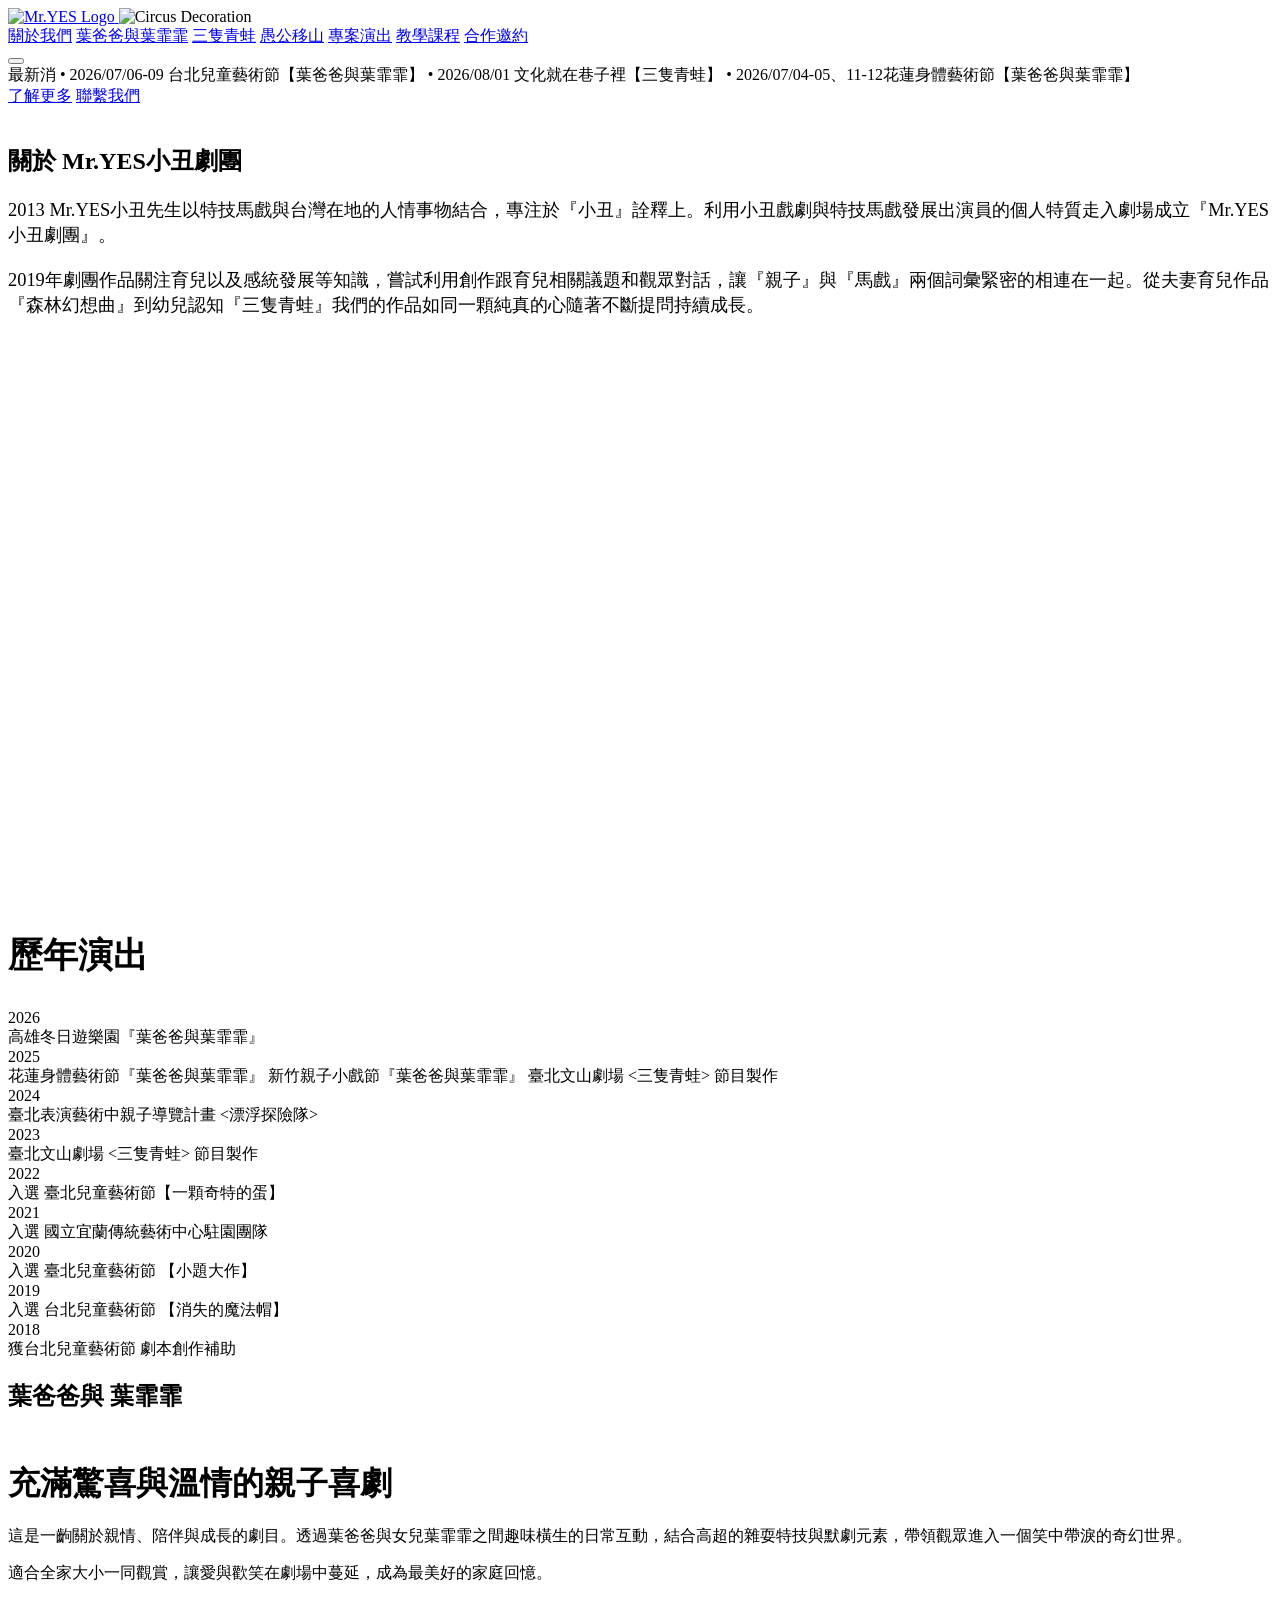
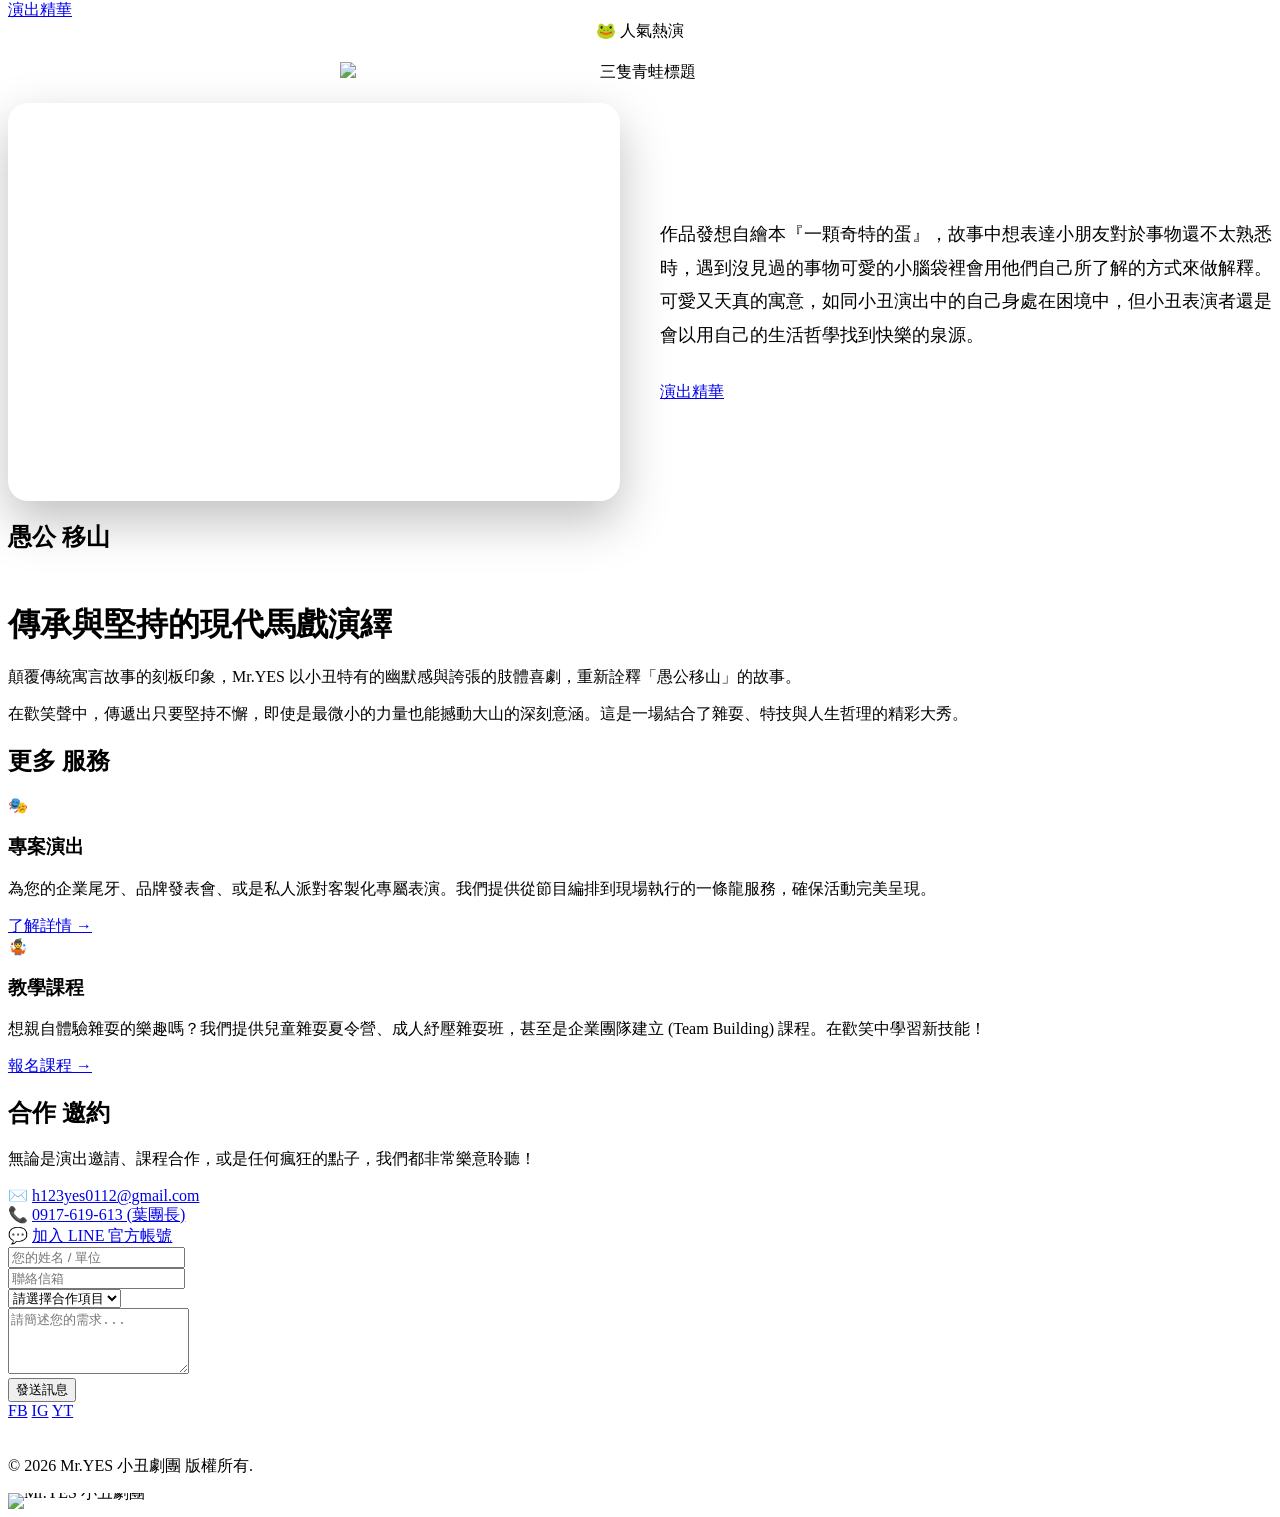
==== index.html @ 96343cd5 "Add files via upload" ====
<!DOCTYPE html>
<html lang="zh-TW">

<head>
    <meta charset="UTF-8">
    <meta name="viewport" content="width=device-width, initial-scale=1.0">
    <title>Mr.YES 小丑劇團 | 帶給您無限歡樂</title>
    <meta name="description" content="Mr.YES 小丑劇團提供最專業的雜耍、小丑表演、親子同樂會及教學課程，帶給大人小孩無限歡樂！">
    <link rel="preconnect" href="https://fonts.googleapis.com">
    <link rel="preconnect" href="https://fonts.gstatic.com" crossorigin>
    <link
        href="https://fonts.googleapis.com/css2?family=Noto+Sans+TC:wght@400;700;900&family=Outfit:wght@400;700;900&display=swap"
        rel="stylesheet">
    <link rel="stylesheet" href="css/style.css?v=2">
</head>

<body>
    <!-- Navbar -->
    <header class="navbar">
        <div class="container nav-container">
            <div class="logo-wrapper">
                <a href="#" class="brand-logo" onclick="window.scrollTo({top:0,behavior:'smooth'});return false;">
                    <img src="images/001.png" alt="Mr.YES Logo" style="max-height: 160px;">
                </a>
                <img src="images/04.png" alt="Circus Decoration" class="logo-deco-04">
            </div>
            <nav class="nav-links">
                <a href="#about" class="nav-link">關於我們</a>
                <a href="#yepapa" class="nav-link">葉爸爸與葉霏霏</a>
                <a href="#threefrogs" class="nav-link">三隻青蛙</a>
                <a href="#yugong" class="nav-link">愚公移山</a>
                <a href="#performances" class="nav-link">專案演出</a>
                <a href="#courses" class="nav-link">教學課程</a>
                <a href="#contact" class="nav-link">合作邀約</a>
            </nav>
            <button class="mobile-menu-btn" aria-label="Toggle Menu">
                <span></span>
                <span></span>
                <span></span>
            </button>
        </div>
    </header>

    <!-- Hero Section -->
    <section class="hero">
        <div class="hero-overlay"></div>

        <!-- 幻燈片區塊（含跑馬燈） -->
        <div class="hero-slider-center-wrapper">
            <div id="hero-slider" class="hero-slider">
                <div class="slide active"
                    style="background-image: url('images/hero_slides/20230311-186_JXC8994LR.jpg');"></div>
                <div class="slide" style="background-image: url('images/hero_slides/DSC08799.jpg');"></div>
                <div class="slide" style="background-image: url('images/hero_slides/IMG-153.jpg');"></div>
                <div class="slide" style="background-image: url('images/hero_slides/_D2A0090.jpg');"></div>
                <div class="slide" style="background-image: url('images/hero_slides/文山18.jpg');"></div>
                <div class="slide" style="background-image: url('images/hero_slides/蔡耀徵2.jpg');"></div>
            </div>

            <!-- 跑馬燈推播：置於幻燈片底部 -->
            <div class="hero-marquee-container">
                <div class="hero-marquee-content">
                    <span>最新消</span>
                    <span class="dot">•</span>
                    <span>2026/07/06-09 台北兒童藝術節【葉爸爸與葉霏霏】</span>
                    <span class="dot">•</span>
                    <span>2026/08/01 文化就在巷子裡【三隻青蛙】</span>
                    <span class="dot">•</span>
                    <span>2026/07/04-05、11-12花蓮身體藝術節【葉爸爸與葉霏霏】</span>
                </div>
            </div>
        </div>

        <!-- 按鈕區：移至幻燈片下方 -->
        <div class="hero-center-cta">
            <a href="#about" class="btn btn-primary">了解更多</a>
            <a href="#contact" class="btn btn-outline">聯繫我們</a>
        </div>

        <!-- 散落貼紙裝飾 -->
        <img src="images/stickers/sticker_2_daddy.png" alt="" class="hero-sticker sticker-a">
        <img src="images/stickers/sticker_4_girl.png" alt="" class="hero-sticker sticker-b">
        <img src="images/stickers/sticker_3_tent.png" alt="" class="hero-sticker sticker-c">
        <img src="images/stickers/sticker_7_mryes.png" alt="" class="hero-sticker sticker-d">
    </section>

    <!-- About Section -->
    <section id="about" class="about section-padding">
        <div class="container">
            <!-- 關於我們 -->
            <div class="about-grid" style="margin-bottom: 80px;">
                <div class="about-text reveal-left">
                    <h2 class="section-title">關於 <span>Mr.YES小丑劇團</span></h2>
                    <p style="font-size: 1.15rem; margin-bottom: 20px;">2013
                        Mr.YES小丑先生以特技馬戲與台灣在地的人情事物結合，專注於『小丑』詮釋上。利用小丑戲劇與特技馬戲發展出演員的個人特質走入劇場成立『Mr.YES小丑劇團』。</p>
                    <p style="font-size: 1.15rem;">
                        2019年劇團作品關注育兒以及感統發展等知識，嘗試利用創作跟育兒相關議題和觀眾對話，讓『親子』與『馬戲』兩個詞彙緊密的相連在一起。從夫妻育兒作品『森林幻想曲』到幼兒認知『三隻青蛙』我們的作品如同一顆純真的心隨著不斷提問持續成長。
                    </p>
                </div>
                <div class="about-image-wrapper reveal-right" style="transition-delay: 0.2s;">
                    <!-- 替換：更新為「關於我們」資料夾內的 01.jpg 照片 -->
                    <div class="about-image" style="background-image: url('圖片/關於我們/01.jpg');"></div>
                    <div class="about-shape"></div>
                </div>
            </div>

            <!-- 歷年演出 -->
            <div class="about-grid" style="align-items: center;">
                <div class="about-image-wrapper reveal-left" style="height: 100%; min-height: 500px;">
                    <!-- 歷年演出左側圖片：使用「關於我們」資料夾內 02.jpg -->
                    <div class="about-image"
                        style="background-image: url('圖片/關於我們/02.jpg'); background-size: cover; background-repeat: no-repeat; border: 4px solid var(--white); box-shadow: var(--shadow-solid);">
                    </div>
                </div>
                <div class="about-text reveal-right" style="transition-delay: 0.2s;">
                    <h3
                        style="color: var(--secondary); margin-bottom: 30px; font-size: 2.2rem; font-family: var(--font-heading);">
                        歷年演出</h3>
                    <div class="performance-timeline">
                        <div class="timeline-item">
                            <span class="timeline-year">2026</span>
                            <div class="timeline-content">
                                <span>高雄冬日遊樂園『葉爸爸與葉霏霏』</span>
                            </div>
                        </div>
                        <div class="timeline-item">
                            <span class="timeline-year">2025</span>
                            <div class="timeline-content">
                                <span>花蓮身體藝術節『葉爸爸與葉霏霏』</span>
                                <span>新竹親子小戲節『葉爸爸與葉霏霏』</span>
                                <span>臺北文山劇場 &lt;三隻青蛙&gt; 節目製作</span>
                            </div>
                        </div>
                        <div class="timeline-item">
                            <span class="timeline-year">2024</span>
                            <div class="timeline-content">
                                <span>臺北表演藝術中親子導覽計畫 &lt;漂浮探險隊&gt;</span>
                            </div>
                        </div>
                        <div class="timeline-item">
                            <span class="timeline-year">2023</span>
                            <div class="timeline-content">
                                <span>臺北文山劇場 &lt;三隻青蛙&gt; 節目製作</span>
                            </div>
                        </div>
                        <div class="timeline-item">
                            <span class="timeline-year">2022</span>
                            <div class="timeline-content">
                                <span>入選 臺北兒童藝術節【一顆奇特的蛋】</span>
                            </div>
                        </div>
                        <div class="timeline-item">
                            <span class="timeline-year">2021</span>
                            <div class="timeline-content">
                                <span>入選 國立宜蘭傳統藝術中心駐園團隊</span>
                            </div>
                        </div>
                        <div class="timeline-item">
                            <span class="timeline-year">2020</span>
                            <div class="timeline-content">
                                <span>入選 臺北兒童藝術節 【小題大作】</span>
                            </div>
                        </div>
                        <div class="timeline-item">
                            <span class="timeline-year">2019</span>
                            <div class="timeline-content">
                                <span>入選 台北兒童藝術節 【消失的魔法帽】</span>
                            </div>
                        </div>
                        <div class="timeline-item">
                            <span class="timeline-year">2018</span>
                            <div class="timeline-content">
                                <span>獲台北兒童藝術節 劇本創作補助</span>
                            </div>
                        </div>
                    </div>

                </div>
            </div>


        </div>
    </section>

    <!-- 葉爸爸與葉霏霏 (Ye Papa) -->
    <section id="yepapa" class="programs section-padding bg-light">
        <div class="container">
            <h2 class="section-title text-center reveal">葉爸爸與 <span>葉霏霏</span></h2>
            <div class="about-grid" style="margin-top: 50px;">
                <div class="about-image-wrapper reveal-left">
                    <!-- 圖片：使用「葉爸」資料夾內的 002.png -->
                    <div class="about-image" style="background-image: url('圖片/葉爸/002.png');"></div>
                    <div class="about-shape"></div>
                </div>
                <div class="about-text reveal-right">
                    <h3 style="font-size: 2rem; margin-bottom: 20px; color: var(--primary);">充滿驚喜與溫情的親子喜劇</h3>
                    <p>這是一齣關於親情、陪伴與成長的劇目。透過葉爸爸與女兒葉霏霏之間趣味橫生的日常互動，結合高超的雜耍特技與默劇元素，帶領觀眾進入一個笑中帶淚的奇幻世界。</p>
                    <p>適合全家大小一同觀賞，讓愛與歡笑在劇場中蔓延，成為最美好的家庭回憶。</p>
                    <a href="https://youtu.be/DWxjYzUXxSg?si=eGP-qQNQg9RpMxKn" target="_blank" class="btn btn-primary mt-4">演出精華</a>
                </div>
            </div>
        </div>
    </section>

    <!-- 三隻青蛙 (Three Frogs) -->
    <section id="threefrogs" class="event-special section-padding">
        <div class="container">
            <div class="event-banner zoom-in" style="flex-direction: column; gap: 40px;">

                <!-- 頂部：標題圖片置中 -->
                <div style="text-align: center;">
                    <div class="badge">🐸 人氣熱演</div>
                    <img src="圖片/青蛙/01.png" alt="三隻青蛙標題"
                        style="width: 600px; max-width: 90%; height: auto; display: block; margin: 20px auto;">
                </div>

                <!-- 下方：幻燈片 + 文案並排 -->
                <div style="display: flex; flex-wrap: wrap; gap: 40px; align-items: center;">

                    <!-- 左側：幻燈片 -->
                    <div class="reveal-left" style="flex: 1; min-width: 280px;">
                        <div class="simple-slider" style="position: relative; padding-bottom: 65%; height: 0; overflow: hidden;
                                    border-radius: 20px; box-shadow: 0 20px 50px rgba(0,0,0,0.25);
                                    border: 4px solid var(--white);">
                            <div class="slide-container" style="position: absolute; top: 0; left: 0; width: 100%; height: 100%; overflow: hidden;">
                                <div class="slide active" style="background-image: url('圖片/青蛙/幻燈/文山14.jpg'); background-size: cover; background-position: center;"></div>
                                <div class="slide" style="background-image: url('圖片/青蛙/幻燈/文山25.jpg'); background-size: cover; background-position: center;"></div>
                                <div class="slide" style="background-image: url('圖片/青蛙/幻燈/文山26.jpg'); background-size: cover; background-position: center;"></div>
                                <div class="slide" style="background-image: url('圖片/青蛙/幻燈/文山35.jpg'); background-size: cover; background-position: center;"></div>
                            </div>
                        </div>
                    </div>

                    <!-- 右側：文案 + 按鈕 -->
                    <div class="event-content reveal-right" style="flex: 1; min-width: 280px; transition-delay: 0.2s;">
                        <p style="font-size: 1.1rem; line-height: 1.9; color: var(--text-main); margin-bottom: 30px;">
                            作品發想自繪本『一顆奇特的蛋』，故事中想表達小朋友對於事物還不太熟悉時，遇到沒見過的事物可愛的小腦袋裡會用他們自己所了解的方式來做解釋。可愛又天真的寓意，如同小丑演出中的自己身處在困境中，但小丑表演者還是會以用自己的生活哲學找到快樂的泉源。
                        </p>
                        <a href="https://youtu.be/X12ojb3VNxc?si=KZHHx0N4_kPAdj0s" target="_blank" class="btn btn-primary">演出精華</a>
                    </div>

                </div>

            </div>
        </div>
    </section>

    <!-- 愚公移山 (Yugong) -->
    <section id="yugong" class="programs section-padding bg-light">
        <div class="container">
            <h2 class="section-title text-center reveal">愚公 <span>移山</span></h2>
            <div class="about-grid" style="margin-top: 50px;">
                <div class="about-text reveal-left">
                    <h3 style="font-size: 2rem; margin-bottom: 20px; color: var(--primary);">傳承與堅持的現代馬戲演繹</h3>
                    <p>顛覆傳統寓言故事的刻板印象，Mr.YES 以小丑特有的幽默感與誇張的肢體喜劇，重新詮釋「愚公移山」的故事。</p>
                    <p>在歡笑聲中，傳遞出只要堅持不懈，即使是最微小的力量也能撼動大山的深刻意涵。這是一場結合了雜耍、特技與人生哲理的精彩大秀。</p>
                </div>
                <div class="about-image-wrapper reveal-right">
                    <div class="about-image" style="background-image: url('images/course_1.png');"></div>
                    <div class="about-shape"></div>
                </div>
            </div>
        </div>
    </section>

    <!-- Project Performances & Courses -->
    <section id="performances" class="services section-padding">
        <div class="container">
            <h2 class="section-title text-center reveal">更多 <span>服務</span></h2>
            <div class="services-grid">

                <div class="service-block reveal">
                    <div class="icon-wrapper">🎭</div>
                    <h3>專案演出</h3>
                    <p>為您的企業尾牙、品牌發表會、或是私人派對客製化專屬表演。我們提供從節目編排到現場執行的一條龍服務，確保活動完美呈現。</p>
                    <a href="#contact" class="text-link">了解詳情 &rarr;</a>
                </div>

                <div id="courses" class="service-block reveal" style="transition-delay: 0.2s;">
                    <div class="icon-wrapper">🤹</div>
                    <h3>教學課程</h3>
                    <p>想親自體驗雜耍的樂趣嗎？我們提供兒童雜耍夏令營、成人紓壓雜耍班，甚至是企業團隊建立 (Team Building) 課程。在歡笑中學習新技能！</p>
                    <a href="#contact" class="text-link">報名課程 &rarr;</a>
                </div>

            </div>
        </div>
    </section>

    <!-- Contact Section -->
    <section id="contact" class="contact section-padding bg-light">
        <div class="container">
            <div class="contact-card reveal">
                <div class="contact-info">
                    <h2>合作 <span>邀約</span></h2>
                    <p>無論是演出邀請、課程合作，或是任何瘋狂的點子，我們都非常樂意聆聽！</p>

                    <div class="contact-details">
                        <div class="contact-item">
                            <span class="icon">✉️</span>
                            <a href="mailto:h123yes0112@gmail.com?subject=邀請一場奇幻旅程"
                                class="contact-link">h123yes0112@gmail.com</a>
                        </div>
                        <div class="contact-item">
                            <span class="icon">📞</span>
                            <a href="tel:0917619613" class="contact-link">0917-619-613 (葉團長)</a>
                        </div>
                        <div class="contact-item">
                            <span class="icon">💬</span>
                            <a href="#" class="btn btn-outline" style="margin-top: 10px;">加入 LINE 官方帳號</a>
                        </div>
                    </div>
                </div>
                <div class="contact-form-wrapper">
                    <form class="contact-form" onsubmit="event.preventDefault(); alert('訊息已送出！我們將盡快與您聯繫。');">
                        <div class="form-group">
                            <input type="text" placeholder="您的姓名 / 單位" required>
                        </div>
                        <div class="form-group">
                            <input type="email" placeholder="聯絡信箱" required>
                        </div>
                        <div class="form-group">
                            <select required>
                                <option value="" disabled selected>請選擇合作項目</option>
                                <option value="performance">專案演出邀約</option>
                                <option value="event">三隻青蛙</option>
                                <option value="course">教學課程報名</option>
                                <option value="other">其他合作</option>
                            </select>
                        </div>
                        <div class="form-group">
                            <textarea placeholder="請簡述您的需求..." rows="4" required></textarea>
                        </div>
                        <button type="submit" class="btn btn-primary w-100">發送訊息</button>
                    </form>
                </div>
            </div>
        </div>
    </section>

    <footer>
        <div class="container footer-content" style="border-bottom: none; padding-bottom: 20px;">
            <div class="social-links" style="margin-bottom: 0;">
                <a href="https://www.youtube.com/redirect?event=video_description&redir_token=[base64]&q=https%3A%2F%2Fwww.facebook.com%2FMryes2014%2F&v=eFeLFWOhbAI" target="_blank" aria-label="Facebook">FB</a>
                <a href="https://www.youtube.com/redirect?event=video_description&redir_token=[base64]&q=https%3A%2F%2Fwww.instagram.com%2Fmr.yes2019%2F%3Ffbclid%3DIwAR07N45704gG24rlGtPWuDV6WI01MZ8HssXe8o4bn1iuagrfGvAx8ErL8MY&v=eFeLFWOhbAI" target="_blank" aria-label="Instagram">IG</a>
                <a href="https://l.facebook.com/l.php?u=https%3A%2F%2Fyoutube.com%2Fplaylist%3Flist%3DPLaAywsOGwXCqd4hu7_4pKjKCJ964OownR%26fbclid%3DIwZXh0bgNhZW0CMTAAYnJpZBExNXNvRXpLaFdIQklQTWVqTXNydGMGYXBwX2lkEDIyMjAzOTE3ODgyMDA4OTIAAR5JWB-LaIfRnnTuh_ZO9eMMMCGbNCl4TbJQEEj8Nt9McF3GQZ_W5OGQWn7h1g_aem_pQy2hZvilvUY8tiXKSr2LA&h=AUAtPWzsX8ADn63kVvc8HTKieZ9TqNkpq3gb3lL7Guhx61uSBQMizv2QJSXf4wuz2uMtK-CazAPys4CZyD2nxbTph0ygUBvbJRJV9BqsWPQMwD7aBbga0RThSZ-OJUNk-EF2" target="_blank" aria-label="YouTube">YT</a>
            </div>
        </div>
        <div class="footer-bottom">
            <p>&copy; 2026 Mr.YES 小丑劇團 版權所有.</p>
        </div>
    </footer>

    <div class="footer-banner-full" style="width: 100%; line-height: 0; margin: 0; padding: 0; overflow: hidden;">
        <img src="圖片/首頁/002.png" alt="Mr.YES 小丑劇團" style="width: 100%; height: auto; display: block; border: none;">
    </div>

    <script src="js/main.js?v=2"></script>
</body>

</html>
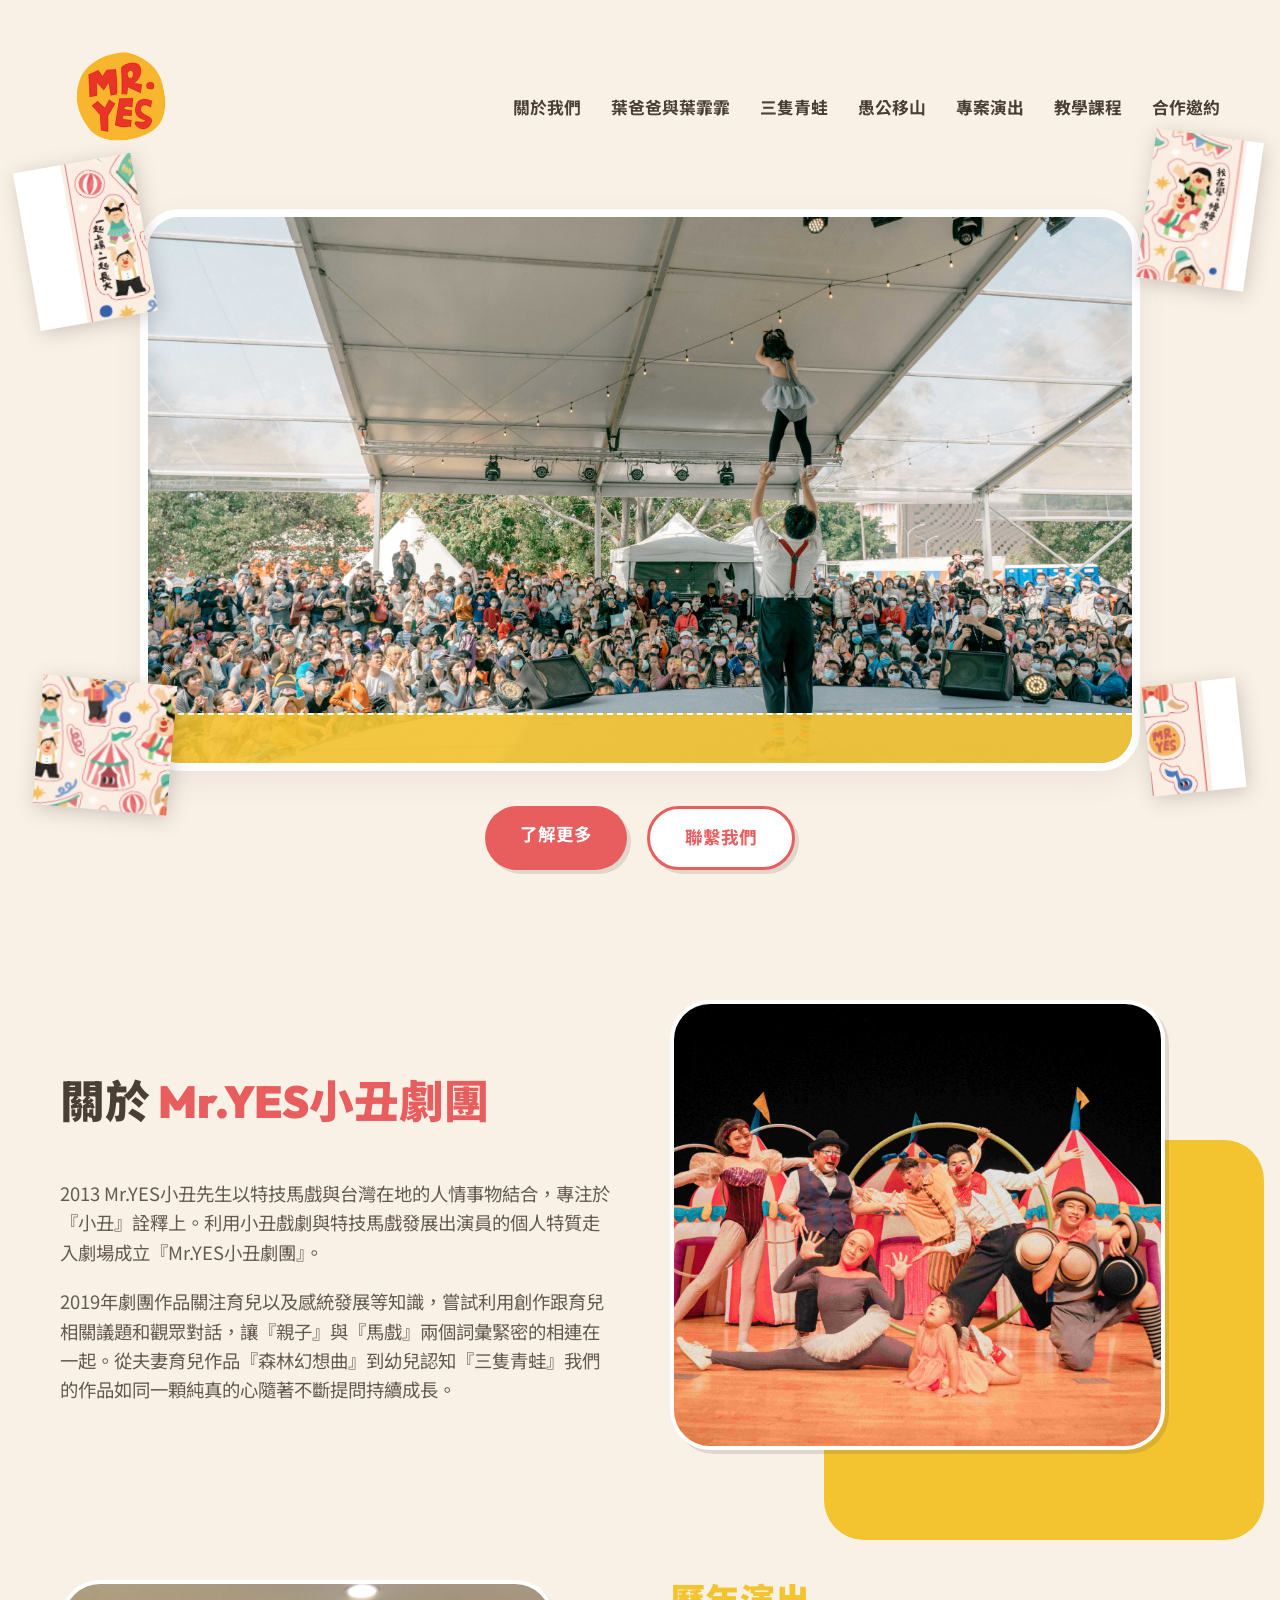
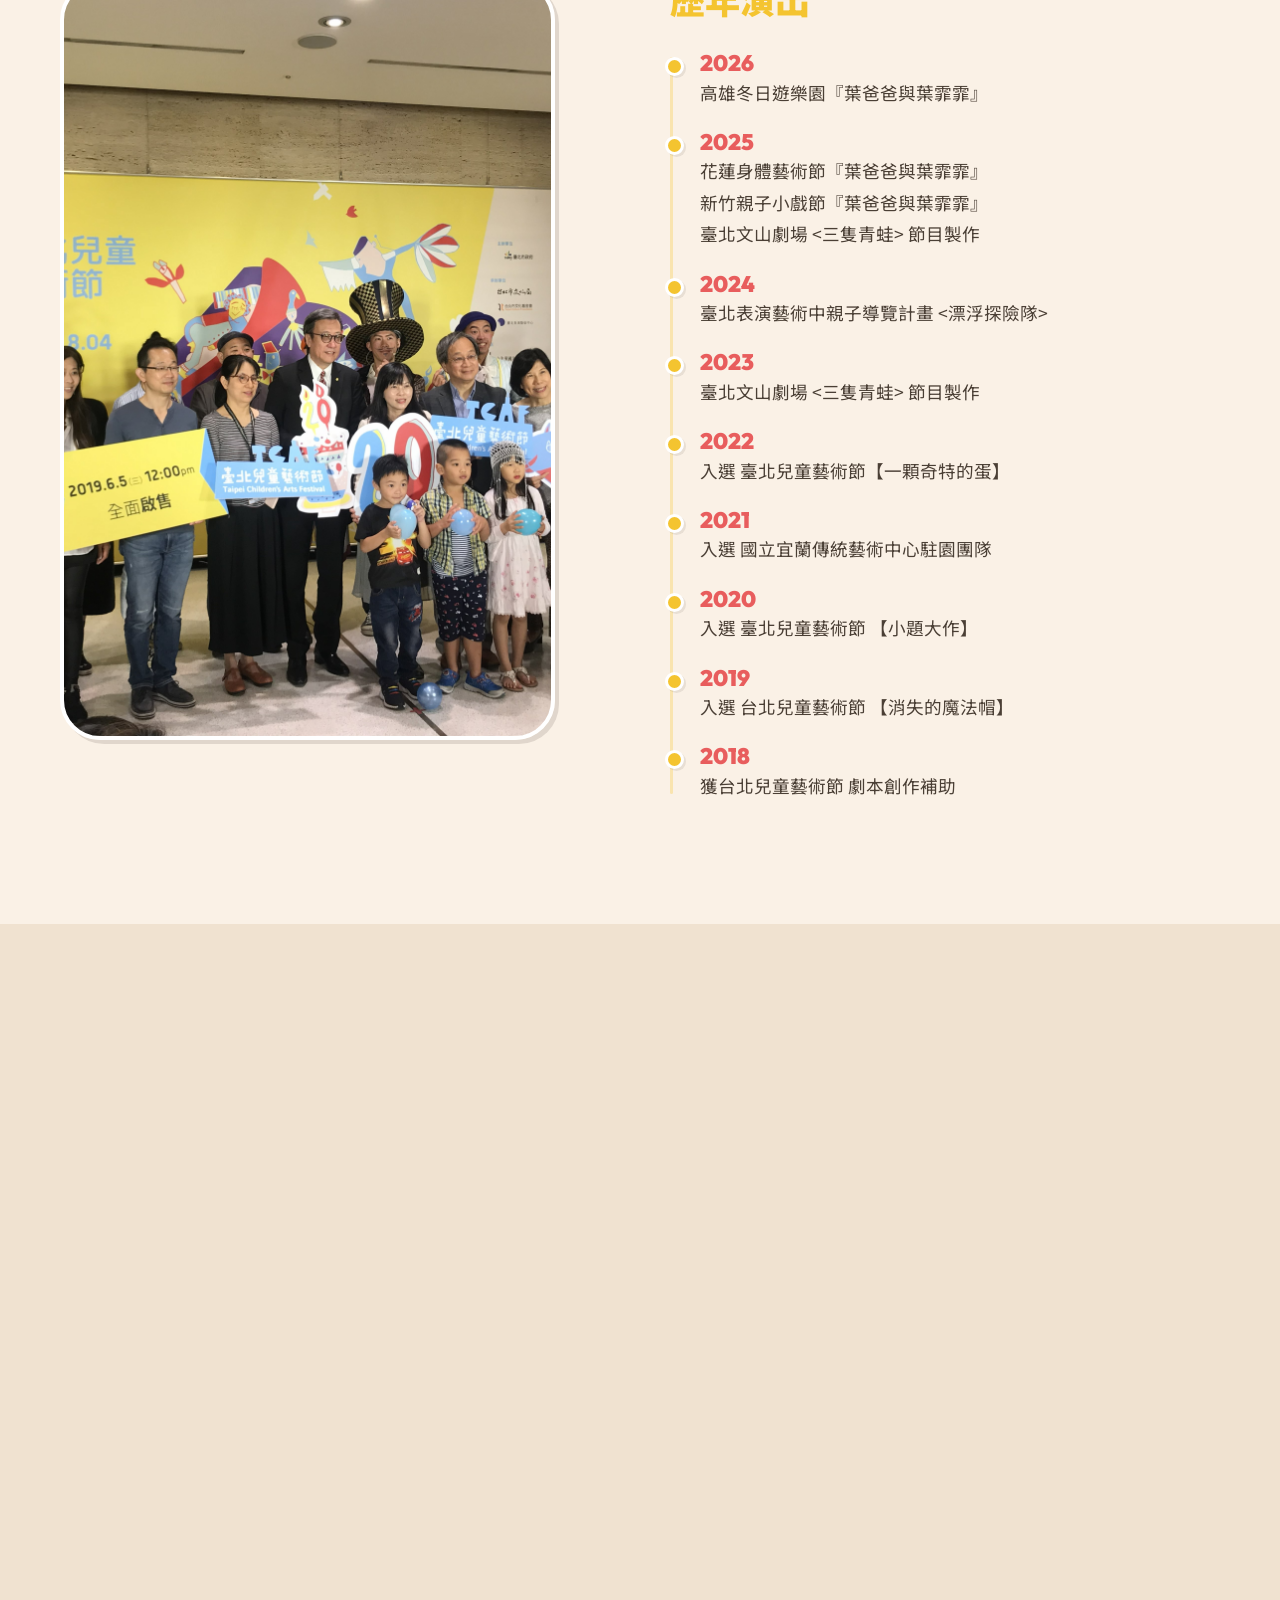
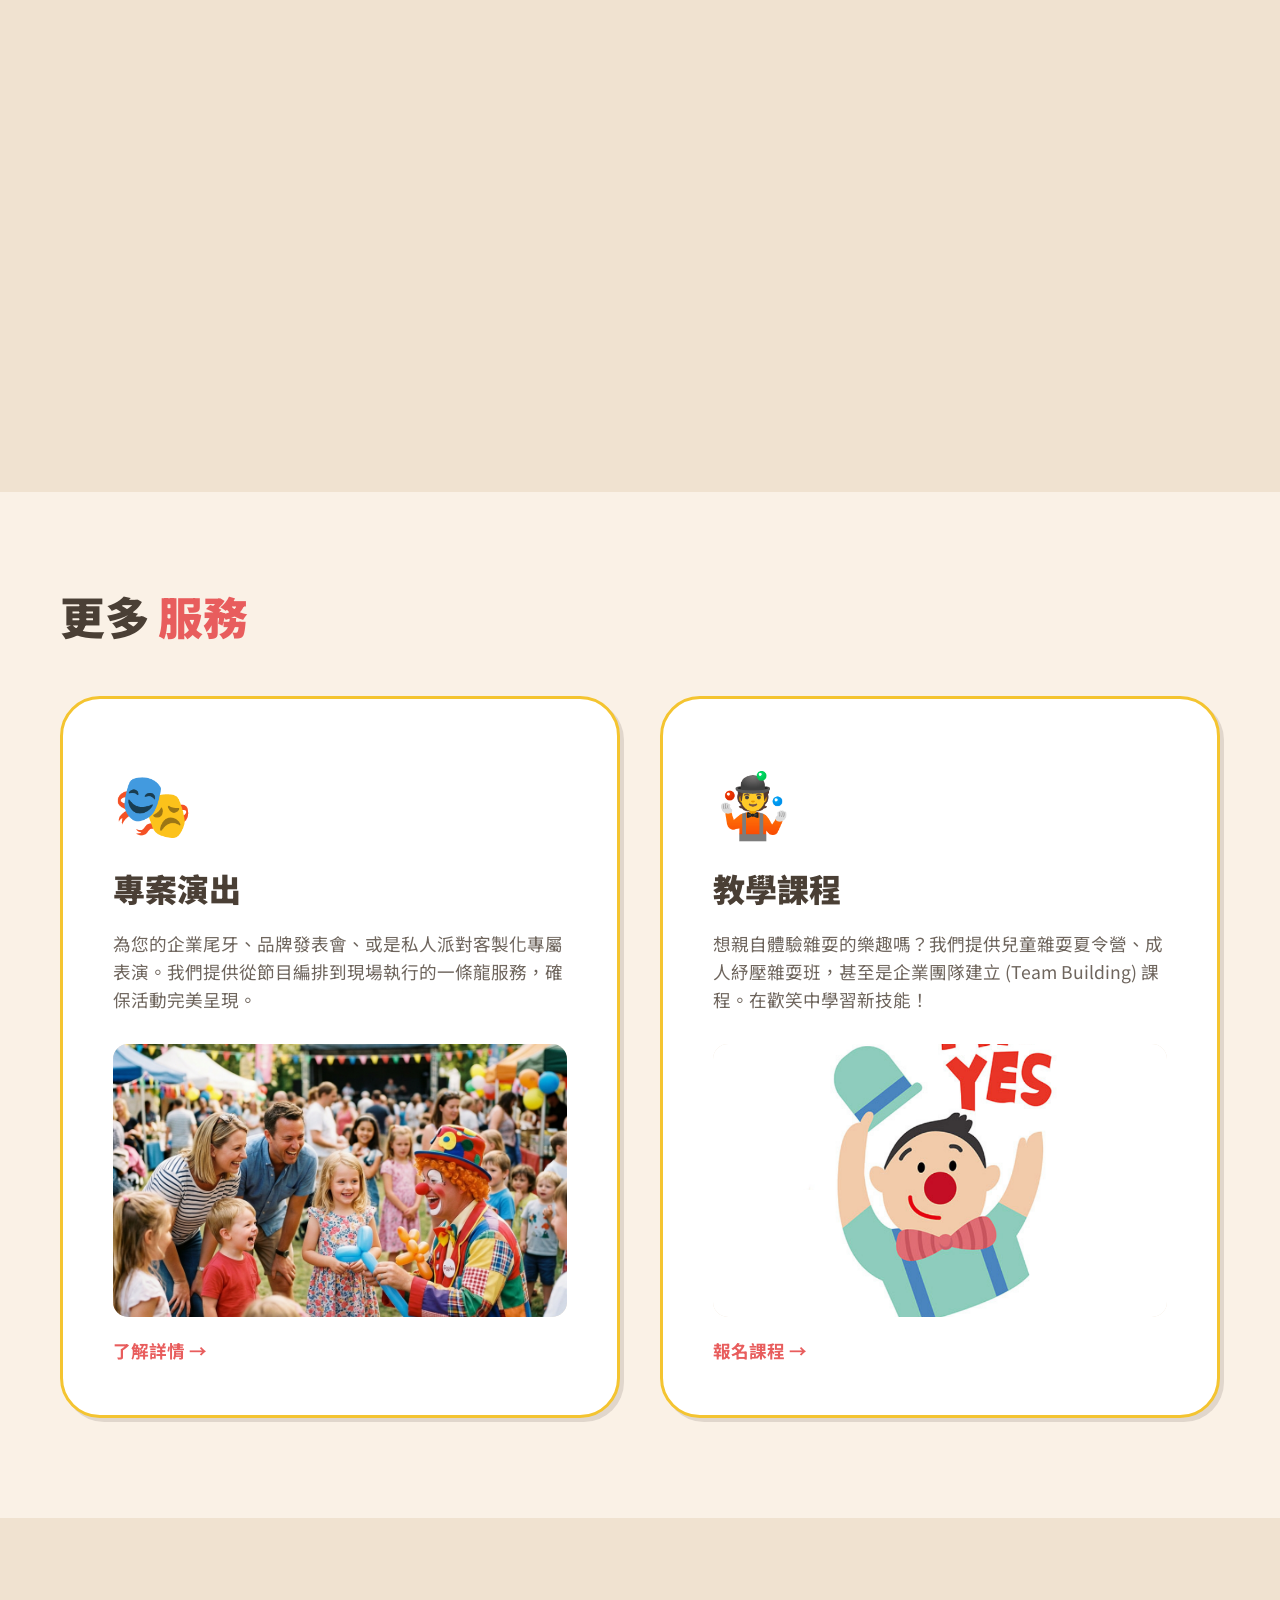
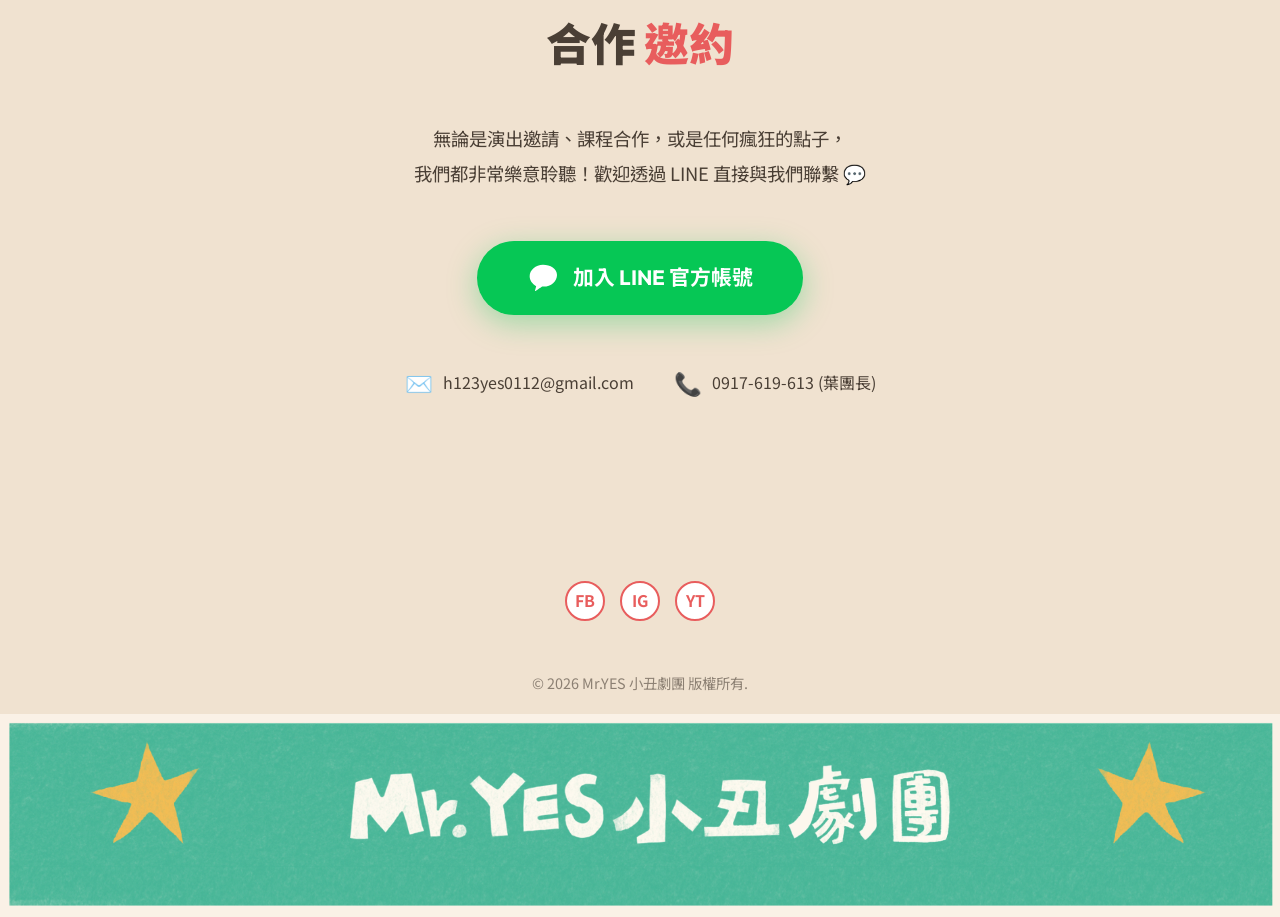
==== commit 453dd91f: "Add files via upload" ====
--- a/index.html
+++ b/index.html
@@ -196,7 +196,11 @@
                     <h3 style="font-size: 2rem; margin-bottom: 20px; color: var(--primary);">充滿驚喜與溫情的親子喜劇</h3>
                     <p>這是一齣關於親情、陪伴與成長的劇目。透過葉爸爸與女兒葉霏霏之間趣味橫生的日常互動，結合高超的雜耍特技與默劇元素，帶領觀眾進入一個笑中帶淚的奇幻世界。</p>
                     <p>適合全家大小一同觀賞，讓愛與歡笑在劇場中蔓延，成為最美好的家庭回憶。</p>
-                    <a href="https://youtu.be/DWxjYzUXxSg?si=eGP-qQNQg9RpMxKn" target="_blank" class="btn btn-primary mt-4">演出精華</a>
+                    <div class="cta-wrapper mt-4">
+                        <a href="https://youtu.be/DWxjYzUXxSg?si=eGP-qQNQg9RpMxKn" target="_blank"
+                            class="btn btn-primary">演出精華</a>
+                        <a href="yepapa-details.html" class="btn btn-outline">節目介紹</a>
+                    </div>
                 </div>
             </div>
         </div>
@@ -222,11 +226,20 @@
                         <div class="simple-slider" style="position: relative; padding-bottom: 65%; height: 0; overflow: hidden;
                                     border-radius: 20px; box-shadow: 0 20px 50px rgba(0,0,0,0.25);
                                     border: 4px solid var(--white);">
-                            <div class="slide-container" style="position: absolute; top: 0; left: 0; width: 100%; height: 100%; overflow: hidden;">
-                                <div class="slide active" style="background-image: url('圖片/青蛙/幻燈/文山14.jpg'); background-size: cover; background-position: center;"></div>
-                                <div class="slide" style="background-image: url('圖片/青蛙/幻燈/文山25.jpg'); background-size: cover; background-position: center;"></div>
-                                <div class="slide" style="background-image: url('圖片/青蛙/幻燈/文山26.jpg'); background-size: cover; background-position: center;"></div>
-                                <div class="slide" style="background-image: url('圖片/青蛙/幻燈/文山35.jpg'); background-size: cover; background-position: center;"></div>
+                            <div class="slide-container"
+                                style="position: absolute; top: 0; left: 0; width: 100%; height: 100%; overflow: hidden;">
+                                <div class="slide active"
+                                    style="background-image: url('圖片/青蛙/幻燈/文山14.jpg'); background-size: cover; background-position: center;">
+                                </div>
+                                <div class="slide"
+                                    style="background-image: url('圖片/青蛙/幻燈/文山25.jpg'); background-size: cover; background-position: center;">
+                                </div>
+                                <div class="slide"
+                                    style="background-image: url('圖片/青蛙/幻燈/文山26.jpg'); background-size: cover; background-position: center;">
+                                </div>
+                                <div class="slide"
+                                    style="background-image: url('圖片/青蛙/幻燈/文山35.jpg'); background-size: cover; background-position: center;">
+                                </div>
                             </div>
                         </div>
                     </div>
@@ -236,7 +249,11 @@
                         <p style="font-size: 1.1rem; line-height: 1.9; color: var(--text-main); margin-bottom: 30px;">
                             作品發想自繪本『一顆奇特的蛋』，故事中想表達小朋友對於事物還不太熟悉時，遇到沒見過的事物可愛的小腦袋裡會用他們自己所了解的方式來做解釋。可愛又天真的寓意，如同小丑演出中的自己身處在困境中，但小丑表演者還是會以用自己的生活哲學找到快樂的泉源。
                         </p>
-                        <a href="https://youtu.be/X12ojb3VNxc?si=KZHHx0N4_kPAdj0s" target="_blank" class="btn btn-primary">演出精華</a>
+                        <div class="cta-wrapper">
+                            <a href="https://youtu.be/X12ojb3VNxc?si=KZHHx0N4_kPAdj0s" target="_blank"
+                                class="btn btn-primary">演出精華</a>
+                            <a href="threefrogs-details.html" class="btn btn-outline">節目介紹</a>
+                        </div>
                     </div>
 
                 </div>
@@ -249,16 +266,36 @@
     <section id="yugong" class="programs section-padding bg-light">
         <div class="container">
             <h2 class="section-title text-center reveal">愚公 <span>移山</span></h2>
-            <div class="about-grid" style="margin-top: 50px;">
-                <div class="about-text reveal-left">
-                    <h3 style="font-size: 2rem; margin-bottom: 20px; color: var(--primary);">傳承與堅持的現代馬戲演繹</h3>
-                    <p>顛覆傳統寓言故事的刻板印象，Mr.YES 以小丑特有的幽默感與誇張的肢體喜劇，重新詮釋「愚公移山」的故事。</p>
-                    <p>在歡笑聲中，傳遞出只要堅持不懈，即使是最微小的力量也能撼動大山的深刻意涵。這是一場結合了雜耍、特技與人生哲理的精彩大秀。</p>
-                </div>
-                <div class="about-image-wrapper reveal-right">
-                    <div class="about-image" style="background-image: url('images/course_1.png');"></div>
-                    <div class="about-shape"></div>
-                </div>
+
+            <!-- 三欄：照片 - 文案 - 照片 -->
+            <div class="yugong-tricolumn reveal" style="display: grid; grid-template-columns: 1fr 1.4fr 1fr; gap: 30px; align-items: center; margin: 50px 0;">
+
+                <!-- 左邊照片 -->
+                <div class="reveal-left" style="border-radius: var(--radius-md); overflow: hidden; aspect-ratio: 3/4; box-shadow: var(--shadow-solid); border: 4px solid var(--white);">
+                    <!-- 圖片可替換為 Dropbox 連結 -->
+                    <img src="images/course_1.png" alt="微笑姊姊" style="width: 100%; height: 100%; object-fit: cover; transition: transform 0.5s ease;" onmouseover="this.style.transform='scale(1.05)'" onmouseout="this.style.transform='scale(1)'">
+                </div>
+
+                <!-- 中間文案 -->
+                <div class="text-center reveal" style="padding: 20px 10px;">
+                    <h3 style="font-size: 1.9rem; margin-bottom: 20px; color: var(--primary);">雙人爆笑故事劇</h3>
+                    <p style="font-weight: bold; color: var(--secondary); font-size: 1.15rem; margin-bottom: 15px;">史上最鬧「撞場」事件！當安靜故事遇上失控馬戲？💥</p>
+                    <p style="font-size: 1rem; color: var(--text-main); line-height: 1.9; margin-bottom: 15px;">糟糕！場地租借鬧雙胞？😱 這個兒童節，中原文創園區發生了一件大事！</p>
+                    <div style="background: rgba(244,196,48,0.15); border-radius: var(--radius-sm); padding: 20px; margin-bottom: 15px; text-align: left;">
+                        <p style="margin-bottom: 12px; line-height: 1.8; font-size: 0.95rem;">👈 <b>【左邊舞台】</b> 氣質滿分的 「微笑姊姊」 帶著會發光的魔法書登場，正準備輕聲細語地為大家講述《愚公移山》的故事...🌙</p>
+                        <p style="margin-bottom: 0; line-height: 1.8; font-size: 0.95rem;">👉 <b>【右邊舞台】</b> 「Mr.YES 小丑劇團」 卻突然闖入！葉爸爸背著霏霏，以為今天是他們的《親子馬戲》主場，哨子聲、雜耍拋接吵翻天！🎉</p>
+                    </div>
+                    <div class="cta-wrapper" style="justify-content: center;">
+                        <a href="yugong-details.html" class="btn btn-primary">節目介紹</a>
+                    </div>
+                </div>
+
+                <!-- 右邊照片 -->
+                <div class="reveal-right" style="border-radius: var(--radius-md); overflow: hidden; aspect-ratio: 3/4; box-shadow: var(--shadow-solid); border: 4px solid var(--white);">
+                    <!-- 圖片可替換為 Dropbox 連結 -->
+                    <img src="images/performance_2.png" alt="Mr.YES 小丑劇團" style="width: 100%; height: 100%; object-fit: cover; transition: transform 0.5s ease;" onmouseover="this.style.transform='scale(1.05)'" onmouseout="this.style.transform='scale(1)'">
+                </div>
+
             </div>
         </div>
     </section>
@@ -273,6 +310,16 @@
                     <div class="icon-wrapper">🎭</div>
                     <h3>專案演出</h3>
                     <p>為您的企業尾牙、品牌發表會、或是私人派對客製化專屬表演。我們提供從節目編排到現場執行的一條龍服務，確保活動完美呈現。</p>
+                    
+                    <!-- 專案演出 幻燈片 -->
+                    <div class="simple-slider" style="position: relative; padding-bottom: 60%; height: 0; overflow: hidden; border-radius: 15px; margin: 20px 0; background: var(--darker);">
+                        <div class="slide-container" style="position: absolute; top: 0; left: 0; width: 100%; height: 100%; overflow: hidden;">
+                            <!-- TODO: 待替換為真實照片連結 -->
+                            <div class="slide active" style="background-image: url('images/course_1.png'); background-size: cover; background-position: center;"></div>
+                            <div class="slide" style="background-image: url('images/performance_2.png'); background-size: cover; background-position: center;"></div>
+                        </div>
+                    </div>
+
                     <a href="#contact" class="text-link">了解詳情 &rarr;</a>
                 </div>
 
@@ -280,6 +327,16 @@
                     <div class="icon-wrapper">🤹</div>
                     <h3>教學課程</h3>
                     <p>想親自體驗雜耍的樂趣嗎？我們提供兒童雜耍夏令營、成人紓壓雜耍班，甚至是企業團隊建立 (Team Building) 課程。在歡笑中學習新技能！</p>
+                    
+                    <!-- 教學課程 幻燈片 -->
+                    <div class="simple-slider" style="position: relative; padding-bottom: 60%; height: 0; overflow: hidden; border-radius: 15px; margin: 20px 0; background: var(--darker);">
+                        <div class="slide-container" style="position: absolute; top: 0; left: 0; width: 100%; height: 100%; overflow: hidden;">
+                            <!-- TODO: 待替換為真實照片連結 -->
+                            <div class="slide active" style="background-image: url('images/01.png'); background-size: cover; background-position: center;"></div>
+                            <div class="slide" style="background-image: url('images/02.png'); background-size: cover; background-position: center;"></div>
+                        </div>
+                    </div>
+
                     <a href="#contact" class="text-link">報名課程 &rarr;</a>
                 </div>
 
@@ -290,49 +347,35 @@
     <!-- Contact Section -->
     <section id="contact" class="contact section-padding bg-light">
         <div class="container">
-            <div class="contact-card reveal">
-                <div class="contact-info">
-                    <h2>合作 <span>邀約</span></h2>
-                    <p>無論是演出邀請、課程合作，或是任何瘋狂的點子，我們都非常樂意聆聽！</p>
-
-                    <div class="contact-details">
-                        <div class="contact-item">
-                            <span class="icon">✉️</span>
-                            <a href="mailto:h123yes0112@gmail.com?subject=邀請一場奇幻旅程"
-                                class="contact-link">h123yes0112@gmail.com</a>
-                        </div>
-                        <div class="contact-item">
-                            <span class="icon">📞</span>
-                            <a href="tel:0917619613" class="contact-link">0917-619-613 (葉團長)</a>
-                        </div>
-                        <div class="contact-item">
-                            <span class="icon">💬</span>
-                            <a href="#" class="btn btn-outline" style="margin-top: 10px;">加入 LINE 官方帳號</a>
-                        </div>
-                    </div>
-                </div>
-                <div class="contact-form-wrapper">
-                    <form class="contact-form" onsubmit="event.preventDefault(); alert('訊息已送出！我們將盡快與您聯繫。');">
-                        <div class="form-group">
-                            <input type="text" placeholder="您的姓名 / 單位" required>
-                        </div>
-                        <div class="form-group">
-                            <input type="email" placeholder="聯絡信箱" required>
-                        </div>
-                        <div class="form-group">
-                            <select required>
-                                <option value="" disabled selected>請選擇合作項目</option>
-                                <option value="performance">專案演出邀約</option>
-                                <option value="event">三隻青蛙</option>
-                                <option value="course">教學課程報名</option>
-                                <option value="other">其他合作</option>
-                            </select>
-                        </div>
-                        <div class="form-group">
-                            <textarea placeholder="請簡述您的需求..." rows="4" required></textarea>
-                        </div>
-                        <button type="submit" class="btn btn-primary w-100">發送訊息</button>
-                    </form>
+            <div class="reveal" style="text-align: center; max-width: 680px; margin: 0 auto;">
+                <h2 class="section-title">合作 <span>邀約</span></h2>
+                <p style="font-size: 1.15rem; color: var(--text-main); margin-bottom: 50px; line-height: 1.9;">無論是演出邀請、課程合作，或是任何瘋狂的點子，<br>我們都非常樂意聆聽！歡迎透過 LINE 直接與我們聯繫 💬</p>
+
+                <!-- LINE 聯繫按鈕（大型，視覺突出） -->
+                <a href="#" class="btn btn-primary" style="
+                    display: inline-flex;
+                    align-items: center;
+                    gap: 14px;
+                    font-size: 1.3rem;
+                    padding: 20px 50px;
+                    background: #06C755;
+                    border-color: #06C755;
+                    border-radius: 50px;
+                    box-shadow: 0 8px 30px rgba(6,199,85,0.35);
+                    transition: transform 0.2s, box-shadow 0.2s;
+                " onmouseover="this.style.transform='translateY(-3px)'; this.style.boxShadow='0 14px 40px rgba(6,199,85,0.45)'" onmouseout="this.style.transform='translateY(0)'; this.style.boxShadow='0 8px 30px rgba(6,199,85,0.35)'">
+                    <svg width="32" height="32" viewBox="0 0 48 48" fill="white" xmlns="http://www.w3.org/2000/svg"><path d="M24 4C12.95 4 4 11.82 4 21.5c0 6.15 3.89 11.56 9.79 14.77-.41 1.54-1.5 5.59-1.71 6.47-.27 1.09.4 1.08 1.07.63.55-.36 6.91-4.67 9.7-6.55.68.07 1.39.1 2.15.1 11.05 0 20-7.82 20-17.5S35.05 4 24 4z"/></svg>
+                    加入 LINE 官方帳號
+                </a>
+
+                <!-- 其他聯繫方式 -->
+                <div style="display: flex; justify-content: center; gap: 40px; margin-top: 50px; flex-wrap: wrap;">
+                    <a href="mailto:h123yes0112@gmail.com?subject=邀請一場奇幻旅程" style="display: flex; align-items: center; gap: 10px; color: var(--text-main); text-decoration: none; font-size: 1rem; transition: color 0.2s;" onmouseover="this.style.color='var(--primary)'" onmouseout="this.style.color='var(--text-main)'">
+                        <span style="font-size: 1.4rem;">✉️</span> h123yes0112@gmail.com
+                    </a>
+                    <a href="tel:0917619613" style="display: flex; align-items: center; gap: 10px; color: var(--text-main); text-decoration: none; font-size: 1rem; transition: color 0.2s;" onmouseover="this.style.color='var(--primary)'" onmouseout="this.style.color='var(--text-main)'">
+                        <span style="font-size: 1.4rem;">📞</span> 0917-619-613 (葉團長)
+                    </a>
                 </div>
             </div>
         </div>
@@ -341,9 +384,12 @@
     <footer>
         <div class="container footer-content" style="border-bottom: none; padding-bottom: 20px;">
             <div class="social-links" style="margin-bottom: 0;">
-                <a href="https://www.youtube.com/redirect?event=video_description&redir_token=[base64]&q=https%3A%2F%2Fwww.facebook.com%2FMryes2014%2F&v=eFeLFWOhbAI" target="_blank" aria-label="Facebook">FB</a>
-                <a href="https://www.youtube.com/redirect?event=video_description&redir_token=[base64]&q=https%3A%2F%2Fwww.instagram.com%2Fmr.yes2019%2F%3Ffbclid%3DIwAR07N45704gG24rlGtPWuDV6WI01MZ8HssXe8o4bn1iuagrfGvAx8ErL8MY&v=eFeLFWOhbAI" target="_blank" aria-label="Instagram">IG</a>
-                <a href="https://l.facebook.com/l.php?u=https%3A%2F%2Fyoutube.com%2Fplaylist%3Flist%3DPLaAywsOGwXCqd4hu7_4pKjKCJ964OownR%26fbclid%3DIwZXh0bgNhZW0CMTAAYnJpZBExNXNvRXpLaFdIQklQTWVqTXNydGMGYXBwX2lkEDIyMjAzOTE3ODgyMDA4OTIAAR5JWB-LaIfRnnTuh_ZO9eMMMCGbNCl4TbJQEEj8Nt9McF3GQZ_W5OGQWn7h1g_aem_pQy2hZvilvUY8tiXKSr2LA&h=AUAtPWzsX8ADn63kVvc8HTKieZ9TqNkpq3gb3lL7Guhx61uSBQMizv2QJSXf4wuz2uMtK-CazAPys4CZyD2nxbTph0ygUBvbJRJV9BqsWPQMwD7aBbga0RThSZ-OJUNk-EF2" target="_blank" aria-label="YouTube">YT</a>
+                <a href="https://www.youtube.com/redirect?event=video_description&redir_token=[base64]&q=https%3A%2F%2Fwww.facebook.com%2FMryes2014%2F&v=eFeLFWOhbAI"
+                    target="_blank" aria-label="Facebook">FB</a>
+                <a href="https://www.youtube.com/redirect?event=video_description&redir_token=[base64]&q=https%3A%2F%2Fwww.instagram.com%2Fmr.yes2019%2F%3Ffbclid%3DIwAR07N45704gG24rlGtPWuDV6WI01MZ8HssXe8o4bn1iuagrfGvAx8ErL8MY&v=eFeLFWOhbAI"
+                    target="_blank" aria-label="Instagram">IG</a>
+                <a href="https://l.facebook.com/l.php?u=https%3A%2F%2Fyoutube.com%2Fplaylist%3Flist%3DPLaAywsOGwXCqd4hu7_4pKjKCJ964OownR%26fbclid%3DIwZXh0bgNhZW0CMTAAYnJpZBExNXNvRXpLaFdIQklQTWVqTXNydGMGYXBwX2lkEDIyMjAzOTE3ODgyMDA4OTIAAR5JWB-LaIfRnnTuh_ZO9eMMMCGbNCl4TbJQEEj8Nt9McF3GQZ_W5OGQWn7h1g_aem_pQy2hZvilvUY8tiXKSr2LA&h=AUAtPWzsX8ADn63kVvc8HTKieZ9TqNkpq3gb3lL7Guhx61uSBQMizv2QJSXf4wuz2uMtK-CazAPys4CZyD2nxbTph0ygUBvbJRJV9BqsWPQMwD7aBbga0RThSZ-OJUNk-EF2"
+                    target="_blank" aria-label="YouTube">YT</a>
             </div>
         </div>
         <div class="footer-bottom">
--- a/css/style.css
+++ b/css/style.css
@@ -0,0 +1,1299 @@
+/* Mr.YES Theatre Design System */
+:root {
+    /* Color Palette - Playful Circus Theme */
+    --primary: #E85D5D;
+    /* Circus Red */
+    --primary-hover: #D04545;
+    --secondary: #F4C430;
+    /* Sunny Yellow */
+    --accent-green: #76C2AF;
+    /* Mint Green */
+    --accent-blue: #5C9CE6;
+    /* Sky Blue */
+    --dark: #FAF1E6;
+    /* Cream/Beige Background */
+    --darker: #F0E2D0;
+    /* Slightly darker cream for alternating sections */
+    --light: #FFFFFF;
+    /* White for cards/stickers */
+    --text-main: #4A3F35;
+    /* Dark Brown for text */
+    --white: #FFFFFF;
+
+    /* Gradients */
+    --gradient-primary: linear-gradient(135deg, #E85D5D, #FF7B7B);
+    --gradient-dark: linear-gradient(135deg, #FAF1E6, #F0E2D0);
+
+    /* Typography */
+    --font-heading: 'Outfit', 'Noto Sans TC', sans-serif;
+    --font-body: 'Noto Sans TC', sans-serif;
+
+    /* Utilities */
+    --radius-sm: 15px;
+    --radius-md: 25px;
+    --radius-lg: 40px;
+    --transition: all 0.3s cubic-bezier(0.25, 0.8, 0.25, 1);
+
+    /* Shadows - Soft & Playful */
+    --shadow-glass: 0 4px 15px rgba(0, 0, 0, 0.05);
+    --shadow-card: 0 10px 30px rgba(74, 63, 53, 0.08);
+    --shadow-hover: 0 15px 35px rgba(232, 93, 93, 0.2);
+    --shadow-solid: 4px 4px 0px rgba(74, 63, 53, 0.15);
+    /* Sticker-like drop shadow */
+}
+
+/* Reset & Base Styles */
+* {
+    margin: 0;
+    padding: 0;
+    box-sizing: border-box;
+}
+
+html {
+    scroll-behavior: smooth;
+    font-size: 16px;
+}
+
+body {
+    font-family: var(--font-body);
+    color: var(--text-main);
+    /* Dark brown text */
+    background-color: var(--dark);
+    /* Cream Base */
+    line-height: 1.6;
+    overflow-x: hidden;
+}
+
+h1,
+h2,
+h3,
+h4 {
+    font-family: var(--font-heading);
+    font-weight: 900;
+    line-height: 1.2;
+}
+
+.container {
+    max-width: 1200px;
+    margin: 0 auto;
+    padding: 0 20px;
+}
+
+.section-padding {
+    padding: 100px 0;
+}
+
+.bg-light {
+    background-color: var(--darker);
+    /* Alternating dark blue */
+}
+
+.text-center {
+    text-align: center;
+}
+
+/* Section Title */
+.section-title {
+    font-size: 2.8rem;
+    margin-bottom: 50px;
+    color: var(--text-main);
+    position: relative;
+    display: inline-block;
+}
+
+.section-title span {
+    color: var(--primary);
+}
+
+/* Buttons */
+.btn {
+    display: inline-block;
+    padding: 15px 35px;
+    border-radius: 50px;
+    font-size: 1.1rem;
+    font-weight: 700;
+    text-decoration: none;
+    cursor: pointer;
+    transition: var(--transition);
+    border: none;
+    font-family: var(--font-heading);
+}
+
+.btn-primary {
+    background: var(--primary);
+    color: var(--white);
+    box-shadow: var(--shadow-solid);
+}
+
+.btn-primary:hover {
+    transform: translateY(-3px);
+    background: var(--primary-hover);
+    box-shadow: 6px 6px 0px rgba(74, 63, 53, 0.15);
+}
+
+.btn-outline {
+    background: var(--white);
+    color: var(--primary);
+    border: 3px solid var(--primary);
+    box-shadow: var(--shadow-solid);
+}
+
+.btn-outline:hover {
+    background: var(--primary);
+    color: var(--white);
+}
+
+.text-link {
+    color: var(--primary);
+    text-decoration: none;
+    font-weight: 700;
+    font-size: 1.1rem;
+    display: inline-flex;
+    align-items: center;
+    transition: var(--transition);
+}
+
+.text-link:hover {
+    transform: translateX(5px);
+    color: var(--primary-hover);
+}
+
+.w-100 {
+    width: 100%;
+}
+
+.mt-4 {
+    margin-top: 2rem;
+}
+
+/* --- Navbar --- */
+.navbar {
+    position: fixed;
+    top: 0;
+    left: 0;
+    width: 100%;
+    z-index: 1000;
+    transition: var(--transition);
+    padding: 20px 0;
+}
+
+.navbar.scrolled {
+    padding: 15px 0;
+    background: rgba(250, 241, 230, 0.95);
+    /* Cream Glass */
+    backdrop-filter: blur(15px);
+    -webkit-backdrop-filter: blur(15px);
+    border-bottom: 3px dashed var(--secondary);
+    /* Cute dashed border */
+    box-shadow: var(--shadow-glass);
+}
+
+.nav-container {
+    display: flex;
+    justify-content: space-between;
+    align-items: center;
+}
+
+.brand-logo {
+    font-size: 2rem;
+    font-weight: 900;
+    color: var(--primary);
+    text-decoration: none;
+    font-family: var(--font-heading);
+    letter-spacing: 1px;
+}
+
+.brand-logo span {
+    color: var(--secondary);
+}
+
+.nav-links {
+    display: flex;
+    gap: 30px;
+    align-items: center;
+}
+
+.nav-link {
+    color: var(--text-main);
+    text-decoration: none;
+    font-weight: 700;
+    font-size: 1.05rem;
+    transition: var(--transition);
+    position: relative;
+}
+
+.nav-link::after {
+    content: '';
+    position: absolute;
+    bottom: -5px;
+    left: 0;
+    width: 0%;
+    height: 3px;
+    background: var(--secondary);
+    transition: var(--transition);
+    border-radius: 2px;
+}
+
+.nav-link:hover::after {
+    width: 100%;
+}
+
+.nav-link.highlight-link {
+    background: var(--secondary);
+    color: var(--dark);
+    padding: 8px 20px;
+    border-radius: 20px;
+}
+
+.nav-link.highlight-link::after {
+    display: none;
+}
+
+.nav-link.highlight-link:hover {
+    background: var(--white);
+    transform: translateY(-2px);
+}
+
+.mobile-menu-btn {
+    display: none;
+    background: transparent;
+    border: none;
+    cursor: pointer;
+    flex-direction: column;
+    gap: 5px;
+}
+
+.mobile-menu-btn span {
+    width: 25px;
+    height: 3px;
+    background: var(--white);
+    transition: var(--transition);
+}
+
+/* --- Hero Section --- */
+.hero {
+    position: relative;
+    min-height: 100vh;
+    display: flex;
+    align-items: center;
+    color: var(--text-main);
+    overflow: hidden;
+    padding-top: 80px;
+}
+
+.hero-slider-center-wrapper {
+    position: relative;
+    z-index: 3;
+    width: 85%;
+    max-width: 1000px;
+    margin: 0 auto;
+    aspect-ratio: 16/9;
+    border-radius: var(--radius-lg);
+    overflow: hidden;
+    box-shadow: var(--shadow-card);
+    border: 8px solid var(--white);
+}
+
+.hero-center-cta {
+    position: absolute;
+    bottom: 30px;
+    left: 50%;
+    transform: translateX(-50%);
+    display: flex;
+    gap: 20px;
+    z-index: 10;
+}
+
+.hero-slider {
+    position: absolute;
+    top: 0;
+    left: 0;
+    width: 100%;
+    height: 100%;
+    z-index: 1;
+    background: var(--dark);
+    overflow: hidden;
+}
+
+.slide {
+    position: absolute;
+    top: 0;
+    left: 100%;
+    width: 100%;
+    height: 100%;
+    background-size: cover;
+    background-position: center;
+    transition: left 0.8s cubic-bezier(0.77, 0, 0.18, 1);
+}
+
+.slide.active {
+    left: 0;
+    animation: kenburns 15s ease-in-out forwards;
+}
+
+.slide.prev {
+    left: -100%;
+}
+
+/* Simple slider: disable kenburns, keep clean transition */
+.simple-slider .slide.active {
+    animation: none;
+}
+
+.slide-container {
+    position: absolute;
+    top: 0;
+    left: 0;
+    width: 100%;
+    height: 100%;
+    overflow: hidden;
+}
+
+.hero-overlay {
+    position: absolute;
+    top: 0;
+    left: 0;
+    width: 100%;
+    height: 100%;
+    background: rgba(250, 241, 230, 0.08);
+    z-index: 2;
+}
+
+.hero-text {
+    max-width: 100%;
+}
+
+.main-title {
+    font-size: 5rem;
+    margin-bottom: 20px;
+    letter-spacing: -1px;
+    cursor: zoom-in;
+    display: inline-block;
+    transition: transform 0.3s ease, letter-spacing 0.3s ease;
+}
+
+.main-title:hover {
+    transform: scale(1.08);
+    letter-spacing: 2px;
+}
+
+.main-title span {
+    color: var(--secondary);
+    display: block;
+    font-size: 4rem;
+}
+
+.subtitle {
+    font-size: 1.5rem;
+    margin-bottom: 40px;
+    color: rgba(74, 63, 53, 0.85);
+    line-height: 1.5;
+}
+
+.hero-buttons {
+    display: flex;
+    gap: 20px;
+}
+
+.decor {
+    position: absolute;
+    z-index: 1;
+    font-size: 3rem;
+    opacity: 0.6;
+}
+
+/* --- About Section --- */
+.about-grid {
+    display: grid;
+    grid-template-columns: 1fr 1fr;
+    gap: 60px;
+    align-items: center;
+}
+
+.about-text p {
+    font-size: 1.2rem;
+    margin-bottom: 20px;
+    color: rgba(74, 63, 53, 0.85);
+}
+
+.about-image-wrapper {
+    position: relative;
+    height: 500px;
+}
+
+.about-image {
+    position: absolute;
+    top: 0;
+    left: 0;
+    width: 90%;
+    height: 90%;
+    background-image: url('../images/performance_2.png');
+    background-size: cover;
+    background-position: center;
+    border-radius: var(--radius-lg);
+    border: 4px solid var(--white);
+    z-index: 2;
+    box-shadow: var(--shadow-solid);
+}
+
+.about-shape {
+    position: absolute;
+    bottom: 0;
+    right: 0;
+    width: 80%;
+    height: 80%;
+    background: var(--secondary);
+    border-radius: var(--radius-lg);
+    z-index: 1;
+    transform: translate(10%, 10%);
+}
+
+/* Performance Timeline Layout */
+.performance-timeline {
+    position: relative;
+    padding-left: 30px;
+    margin-top: 20px;
+}
+
+.performance-timeline::before {
+    content: '';
+    position: absolute;
+    left: 0;
+    top: 5px;
+    bottom: 5px;
+    width: 3px;
+    background: var(--secondary);
+    opacity: 0.3;
+    border-radius: 10px;
+}
+
+.timeline-item {
+    position: relative;
+    margin-bottom: 25px;
+}
+
+.timeline-item::before {
+    content: '';
+    position: absolute;
+    left: -35px;
+    top: 5px;
+    width: 13px;
+    height: 13px;
+    background: var(--secondary);
+    border: 3px solid var(--white);
+    border-radius: 50%;
+    z-index: 2;
+    box-shadow: 2px 2px 0px rgba(74, 63, 53, 0.1);
+}
+
+.timeline-year {
+    font-family: var(--font-heading);
+    font-weight: 900;
+    font-size: 1.4rem;
+    color: var(--primary);
+    display: block;
+    margin-bottom: 5px;
+    line-height: 1;
+}
+
+.timeline-content {
+    font-size: 1.1rem;
+    color: var(--text-main);
+    line-height: 1.5;
+}
+
+.timeline-content span {
+    display: block;
+    margin-bottom: 5px;
+}
+
+
+/* --- Classic Programs --- */
+.programs-grid {
+    display: grid;
+    grid-template-columns: repeat(auto-fit, minmax(300px, 1fr));
+    gap: 40px;
+}
+
+.program-card {
+    background: var(--white);
+    /* Sticker card */
+    border: 3px solid var(--accent-blue);
+    border-radius: var(--radius-md);
+    overflow: hidden;
+    box-shadow: var(--shadow-solid);
+    transition: var(--transition);
+}
+
+.program-card:hover {
+    transform: translateY(-5px);
+    box-shadow: 6px 6px 0px rgba(74, 63, 53, 0.15);
+    border-color: var(--primary);
+}
+
+.card-img {
+    height: 250px;
+    background-size: cover;
+    background-position: center;
+}
+
+.card-content {
+    padding: 30px;
+}
+
+.card-content h3 {
+    font-size: 1.6rem;
+    margin-bottom: 15px;
+    color: var(--primary);
+}
+
+.card-content p {
+    color: rgba(74, 63, 53, 0.8);
+    margin-bottom: 0;
+}
+
+/* --- Event 2026 --- */
+.event-special {
+    background: var(--darker);
+    color: var(--text-main);
+    overflow: hidden;
+}
+
+.event-banner {
+    display: flex;
+    align-items: center;
+    justify-content: space-between;
+    gap: 50px;
+    background: var(--white);
+    border: 4px dashed var(--accent-green);
+    padding: 60px;
+    border-radius: var(--radius-lg);
+    box-shadow: var(--shadow-solid);
+}
+
+.event-content {
+    flex: 1;
+}
+
+.badge {
+    display: inline-block;
+    background: var(--primary);
+    color: var(--white);
+    padding: 5px 15px;
+    border-radius: 20px;
+    font-weight: bold;
+    margin-bottom: 20px;
+    font-size: 0.9rem;
+}
+
+.event-content h2 {
+    font-size: 3.5rem;
+    margin-bottom: 20px;
+    color: var(--primary);
+}
+
+.event-content p {
+    font-size: 1.2rem;
+    margin-bottom: 30px;
+    color: var(--text-main);
+}
+
+.event-features {
+    list-style: none;
+    margin-bottom: 30px;
+}
+
+.event-features li {
+    font-size: 1.1rem;
+    margin-bottom: 10px;
+    display: flex;
+    align-items: center;
+    gap: 10px;
+}
+
+.event-visual {
+    flex: 1;
+    display: flex;
+    justify-content: center;
+}
+
+.ticket-mockup {
+    background: var(--gradient-primary);
+    border-radius: 15px;
+    padding: 20px;
+    width: 300px;
+    box-shadow: 0 20px 40px rgba(0, 0, 0, 0.4);
+    transform: rotate(5deg);
+}
+
+.ticket-header {
+    border-bottom: 2px dashed rgba(255, 255, 255, 0.5);
+    padding-bottom: 10px;
+    text-align: center;
+    font-weight: bold;
+    letter-spacing: 3px;
+}
+
+.ticket-body {
+    padding: 30px 10px;
+    text-align: center;
+}
+
+.ticket-body h4 {
+    font-size: 2rem;
+    margin-bottom: 10px;
+}
+
+/* --- Services (Project & Courses) --- */
+.services-grid {
+    display: grid;
+    grid-template-columns: 1fr 1fr;
+    gap: 40px;
+}
+
+.service-block {
+    background: var(--white);
+    border: 3px solid var(--secondary);
+    padding: 50px;
+    border-radius: var(--radius-lg);
+    box-shadow: var(--shadow-solid);
+    transition: var(--transition);
+}
+
+.service-block:hover {
+    transform: translateY(-5px);
+    box-shadow: 6px 6px 0px rgba(74, 63, 53, 0.15);
+    border-color: var(--primary);
+}
+
+.icon-wrapper {
+    font-size: 4rem;
+    margin-bottom: 20px;
+}
+
+.service-block h3 {
+    font-size: 2rem;
+    margin-bottom: 20px;
+}
+
+.service-block p {
+    font-size: 1.1rem;
+    color: rgba(74, 63, 53, 0.8);
+    margin-bottom: 30px;
+}
+
+/* --- Contact Section --- */
+.contact-card {
+    display: flex;
+    background: var(--white);
+    border: 4px solid var(--accent-blue);
+    border-radius: var(--radius-lg);
+    overflow: hidden;
+    color: var(--text-main);
+    box-shadow: var(--shadow-solid);
+}
+
+.contact-info {
+    flex: 1;
+    padding: 60px;
+}
+
+.contact-info h2 {
+    font-size: 3rem;
+    margin-bottom: 20px;
+}
+
+.contact-info h2 span {
+    color: var(--secondary);
+}
+
+.contact-info p {
+    font-size: 1.2rem;
+    margin-bottom: 40px;
+    opacity: 0.9;
+}
+
+.contact-details {
+    display: flex;
+    flex-direction: column;
+    gap: 20px;
+}
+
+.contact-item {
+    display: flex;
+    align-items: center;
+    gap: 15px;
+}
+
+.contact-item .icon {
+    font-size: 1.5rem;
+}
+
+.contact-link {
+    color: var(--text-main);
+    text-decoration: none;
+    font-size: 1.2rem;
+    font-weight: bold;
+    transition: var(--transition);
+}
+
+.contact-link:hover {
+    color: var(--secondary);
+}
+
+.contact-form-wrapper {
+    flex: 1;
+    background: var(--darker);
+    padding: 60px;
+    color: var(--text-main);
+    border-left: 4px dashed var(--accent-blue);
+}
+
+.form-group {
+    margin-bottom: 25px;
+}
+
+.form-group input,
+.form-group select,
+.form-group textarea {
+    width: 100%;
+    padding: 15px 20px;
+    border: 2px solid rgba(74, 63, 53, 0.2);
+    border-radius: var(--radius-sm);
+    font-size: 1rem;
+    font-family: var(--font-body);
+    transition: var(--transition);
+    background: var(--white);
+    color: var(--text-main);
+}
+
+.form-group input::placeholder,
+.form-group textarea::placeholder {
+    color: rgba(74, 63, 53, 0.4);
+}
+
+.form-group input:focus,
+.form-group select:focus,
+.form-group textarea:focus {
+    outline: none;
+    border-color: var(--primary);
+    box-shadow: 4px 4px 0px rgba(232, 93, 93, 0.15);
+    background: var(--white);
+}
+
+/* Option styling for the select dropdown */
+.form-group select option {
+    background: var(--white);
+    color: var(--text-main);
+}
+
+/* --- Footer --- */
+footer {
+    background: var(--darker);
+    color: var(--text-main);
+    padding: 80px 0 0;
+}
+
+.footer-content {
+    display: flex;
+    flex-direction: column;
+    justify-content: center;
+    align-items: center;
+    border-bottom: 2px dashed rgba(74, 63, 53, 0.2);
+    padding-bottom: 40px;
+    margin-bottom: 30px;
+}
+
+.footer-logo-img {
+    flex: 0 0 auto;
+}
+
+.footer-logo-img img {
+    display: block;
+    filter: drop-shadow(2px 4px 8px rgba(0, 0, 0, 0.15));
+    transition: var(--transition);
+}
+
+.footer-logo-img:hover img {
+    transform: scale(1.05) rotate(-2deg);
+}
+
+.footer-links {
+    display: flex;
+    gap: 30px;
+}
+
+.footer-links a {
+    color: rgba(74, 63, 53, 0.7);
+    text-decoration: none;
+    transition: var(--transition);
+}
+
+.footer-links a:hover {
+    color: var(--primary);
+}
+
+.social-links {
+    display: flex;
+    gap: 15px;
+}
+
+.social-links a {
+    width: 40px;
+    height: 40px;
+    background: var(--white);
+    border: 2px solid var(--primary);
+    display: flex;
+    justify-content: center;
+    align-items: center;
+    border-radius: 50%;
+    color: var(--primary);
+    text-decoration: none;
+    font-weight: bold;
+    transition: var(--transition);
+}
+
+.social-links a:hover {
+    background: var(--primary);
+    color: var(--white);
+    transform: translateY(-3px);
+}
+
+.footer-bottom {
+    text-align: center;
+    color: rgba(74, 63, 53, 0.6);
+    font-size: 0.9rem;
+    padding-bottom: 20px;
+}
+
+/* --- Animations & Utilities --- */
+.reveal,
+.reveal-left,
+.reveal-right,
+.zoom-in {
+    opacity: 0;
+    transition: all 0.8s cubic-bezier(0.5, 0, 0, 1);
+}
+
+.reveal {
+    transform: translateY(40px);
+}
+
+.reveal-left {
+    transform: translateX(-50px);
+}
+
+.reveal-right {
+    transform: translateX(50px);
+}
+
+.zoom-in {
+    transform: scale(0.85);
+}
+
+.reveal.active,
+.reveal-left.active,
+.reveal-right.active,
+.zoom-in.active {
+    opacity: 1;
+    transform: translate(0) scale(1);
+}
+
+@keyframes kenburns {
+    0% {
+        transform: scale(1);
+    }
+
+    100% {
+        transform: scale(1.08);
+    }
+}
+
+@keyframes float {
+    0% {
+        transform: translateY(0px) rotate(0deg);
+    }
+
+    50% {
+        transform: translateY(-20px) rotate(5deg);
+    }
+
+    100% {
+        transform: translateY(0px) rotate(0deg);
+    }
+}
+
+@keyframes spin-sway {
+    0% {
+        transform: rotate(-8deg) scale(1);
+    }
+
+    50% {
+        transform: rotate(8deg) scale(1.1);
+    }
+
+    100% {
+        transform: rotate(-8deg) scale(1);
+    }
+}
+
+/* Logo wrapper with pop-out 04 effect */
+.logo-wrapper {
+    position: relative;
+    display: inline-flex;
+    align-items: center;
+}
+
+.logo-wrapper .brand-logo {
+    position: relative;
+    z-index: 2;
+    display: block;
+}
+
+.logo-deco-04 {
+    position: absolute;
+    right: -30px;
+    top: 50%;
+    transform: translateY(-50%) scale(0) rotate(-20deg);
+    height: 90px;
+    width: auto;
+    z-index: 1;
+    transform-origin: left center;
+    filter: drop-shadow(2px 4px 8px rgba(0, 0, 0, 0.25));
+    transition: transform 0.45s cubic-bezier(0.34, 1.56, 0.64, 1), opacity 0.3s ease;
+    opacity: 0;
+    pointer-events: none;
+}
+
+/* Pop out when hovering the logo wrapper */
+.logo-wrapper:hover .logo-deco-04 {
+    transform: translateY(-50%) scale(1) rotate(8deg);
+    opacity: 1;
+}
+
+/* Gentle sway after pop-out */
+.logo-wrapper:hover .logo-deco-04 {
+    animation: deco-sway 3s ease-in-out infinite;
+    animation-delay: 0.4s;
+}
+
+@keyframes deco-sway {
+    0% {
+        transform: translateY(-50%) scale(1) rotate(6deg);
+    }
+
+    50% {
+        transform: translateY(-60%) scale(1.08) rotate(14deg);
+    }
+
+    100% {
+        transform: translateY(-50%) scale(1) rotate(6deg);
+    }
+}
+
+/* --- Nav Link Pop-out 04 Effect --- */
+.nav-deco-wrapper {
+    position: relative;
+    display: inline-block;
+}
+
+/* The 04.png positioned above the nav link, hidden by default */
+.nav-deco-04 {
+    position: absolute;
+    top: -10px;
+    left: 50%;
+    transform: translateX(-50%) translateY(0) scale(0) rotate(-15deg);
+    transform-origin: center bottom;
+    height: 90px;
+    width: auto;
+    opacity: 0;
+    pointer-events: none;
+    transition:
+        transform 0.4s cubic-bezier(0.34, 1.56, 0.64, 1),
+        opacity 0.2s ease;
+    filter: drop-shadow(1px 3px 6px rgba(0, 0, 0, 0.25));
+    z-index: 100;
+}
+
+/* Pop out above nav link on hover */
+.nav-deco-wrapper:hover .nav-deco-04 {
+    transform: translateX(-50%) translateY(-55px) scale(1) rotate(8deg);
+    opacity: 1;
+    animation: nav-deco-sway 2.5s ease-in-out infinite;
+    animation-delay: 0.35s;
+}
+
+@keyframes nav-deco-sway {
+    0% {
+        transform: translateX(-50%) translateY(-55px) scale(1) rotate(6deg);
+    }
+
+    50% {
+        transform: translateX(-50%) translateY(-65px) scale(1.08) rotate(14deg);
+    }
+
+    100% {
+        transform: translateX(-50%) translateY(-55px) scale(1) rotate(6deg);
+    }
+}
+
+/* --- Hero Scattered Stickers --- */
+.hero-sticker {
+    position: absolute;
+    z-index: 4;
+    pointer-events: none;
+    filter: drop-shadow(2px 4px 10px rgba(0, 0, 0, 0.18));
+}
+
+/* Top-left: daddy figure */
+.sticker-a {
+    left: 2%;
+    top: 18%;
+    height: 160px;
+    width: auto;
+    transform: rotate(-10deg);
+    animation: float-a 7s ease-in-out infinite;
+}
+
+/* Top-right: girl figure */
+.sticker-b {
+    right: 2%;
+    top: 15%;
+    height: 150px;
+    width: auto;
+    transform: rotate(8deg);
+    animation: float-b 6s ease-in-out infinite;
+    animation-delay: 1s;
+}
+
+/* Bottom-left: tent */
+.sticker-c {
+    left: 3%;
+    bottom: 10%;
+    height: 130px;
+    width: auto;
+    transform: rotate(5deg);
+    animation: float-c 8s ease-in-out infinite;
+    animation-delay: 0.5s;
+}
+
+/* Bottom-right: MR.YES badge */
+.sticker-d {
+    right: 3%;
+    bottom: 12%;
+    height: 110px;
+    width: auto;
+    transform: rotate(-6deg);
+    animation: float-d 5.5s ease-in-out infinite;
+    animation-delay: 1.5s;
+}
+
+@keyframes float-a {
+
+    0%,
+    100% {
+        transform: rotate(-10deg) translateY(0px);
+    }
+
+    50% {
+        transform: rotate(-6deg) translateY(-18px);
+    }
+}
+
+@keyframes float-b {
+
+    0%,
+    100% {
+        transform: rotate(8deg) translateY(0px);
+    }
+
+    50% {
+        transform: rotate(12deg) translateY(-15px);
+    }
+}
+
+@keyframes float-c {
+
+    0%,
+    100% {
+        transform: rotate(5deg) translateY(0px);
+    }
+
+    50% {
+        transform: rotate(2deg) translateY(-20px);
+    }
+}
+
+@keyframes float-d {
+
+    0%,
+    100% {
+        transform: rotate(-6deg) translateY(0px);
+    }
+
+    50% {
+        transform: rotate(-10deg) translateY(-14px);
+    }
+}
+
+.floating {
+    animation: float 6s ease-in-out infinite;
+}
+
+/* --- Responsive --- */
+@media (max-width: 992px) {
+
+    .hero-grid,
+    .about-grid,
+    .event-banner,
+    .contact-card {
+        flex-direction: column;
+        grid-template-columns: 1fr;
+    }
+
+    .event-banner {
+        padding: 40px;
+    }
+
+    .contact-info,
+    .contact-form-wrapper {
+        padding: 40px;
+    }
+
+    .main-title {
+        font-size: 4rem;
+    }
+
+    .main-title span {
+        font-size: 3rem;
+    }
+}
+
+@media (max-width: 768px) {
+    .mobile-menu-btn {
+        display: flex;
+        z-index: 1001;
+    }
+
+    .nav-links {
+        position: fixed;
+        top: 0;
+        right: -100%;
+        width: 80%;
+        max-width: 300px;
+        height: 100vh;
+        background: var(--dark);
+        flex-direction: column;
+        justify-content: center;
+        transition: var(--transition);
+        box-shadow: -10px 0 30px rgba(0, 0, 0, 0.5);
+    }
+
+    .nav-links.active {
+        right: 0;
+    }
+
+    .services-grid {
+        grid-template-columns: 1fr;
+    }
+
+    .footer-content {
+        flex-direction: column;
+        gap: 30px;
+    }
+}
+
+/* --- Floating Music Button --- */
+.music-toggle-btn {
+    position: fixed;
+    bottom: 30px;
+    right: 30px;
+    width: 60px;
+    height: 60px;
+    border-radius: 50%;
+    background: var(--white);
+    border: 3px solid var(--primary);
+    color: var(--text-main);
+    font-size: 1.5rem;
+    display: flex;
+    justify-content: center;
+    align-items: center;
+    cursor: pointer;
+    z-index: 1000;
+    box-shadow: var(--shadow-solid);
+    transition: var(--transition);
+    opacity: 0.8;
+}
+
+.music-toggle-btn:hover {
+    transform: translateY(-5px) scale(1.1);
+    background: var(--primary);
+    color: var(--white);
+}
+
+.music-toggle-btn.playing {
+    animation: pulse 2s infinite;
+    opacity: 1;
+}
+
+@keyframes pulse {
+    0% {
+        box-shadow: 0 0 0 0 rgba(232, 93, 93, 0.4);
+    }
+
+    70% {
+        box-shadow: 0 0 0 15px rgba(232, 93, 93, 0);
+    }
+
+    100% {
+        box-shadow: 0 0 0 0 rgba(232, 93, 93, 0);
+    }
+}
+
+/* --- Hero Marquee (新增：首頁跑馬燈區塊樣式) --- */
+/* 跑馬燈外層容器：設定絕對定位於底部、背景色、層級與隱藏超出的內容 */
+.hero-marquee-container {
+    position: absolute;
+    bottom: 0;
+    left: 0;
+    width: 100%;
+    background: rgba(244, 196, 48, 0.9);
+    /* Sunny Yellow with opacity */
+    color: var(--text-main);
+    padding: 10px 0;
+    z-index: 20;
+    overflow: hidden;
+    white-space: nowrap;
+    border-top: 2px dashed var(--white);
+}
+
+/* 跑馬燈內容：設定動畫滾動效果及文字排版 */
+.hero-marquee-content {
+    display: inline-block;
+    padding-left: 100%;
+    animation: marquee-scroll 20s linear infinite;
+    font-weight: 700;
+    font-size: 1.1rem;
+    letter-spacing: 1px;
+}
+
+/* 跑馬燈文字間距 */
+.hero-marquee-content span {
+    margin: 0 20px;
+}
+
+/* 跑馬燈分隔點顏色 */
+.hero-marquee-content .dot {
+    color: var(--primary);
+}
+
+/* 跑馬燈滾動動畫關鍵影格：由右至左平移 */
+@keyframes marquee-scroll {
+    0% {
+        transform: translate(0, 0);
+    }
+
+    100% {
+        transform: translate(-100%, 0);
+    }
+}
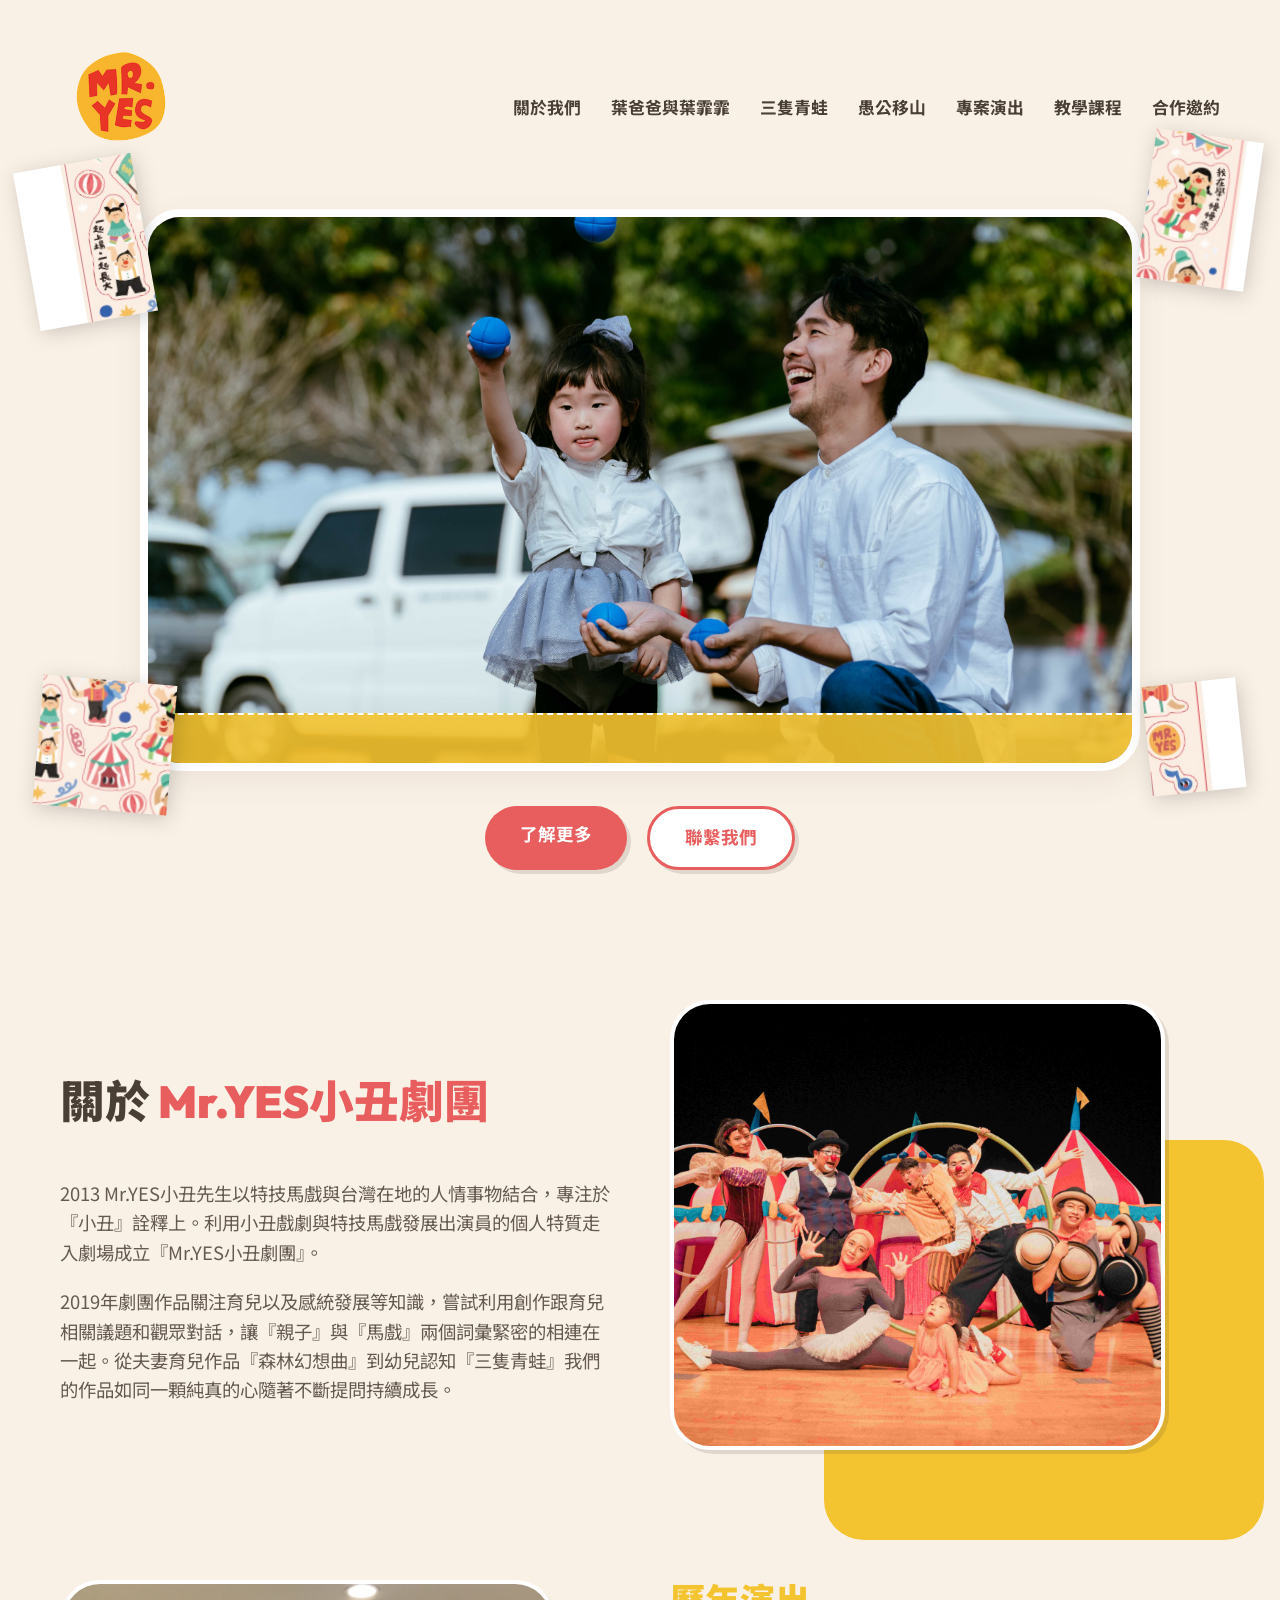
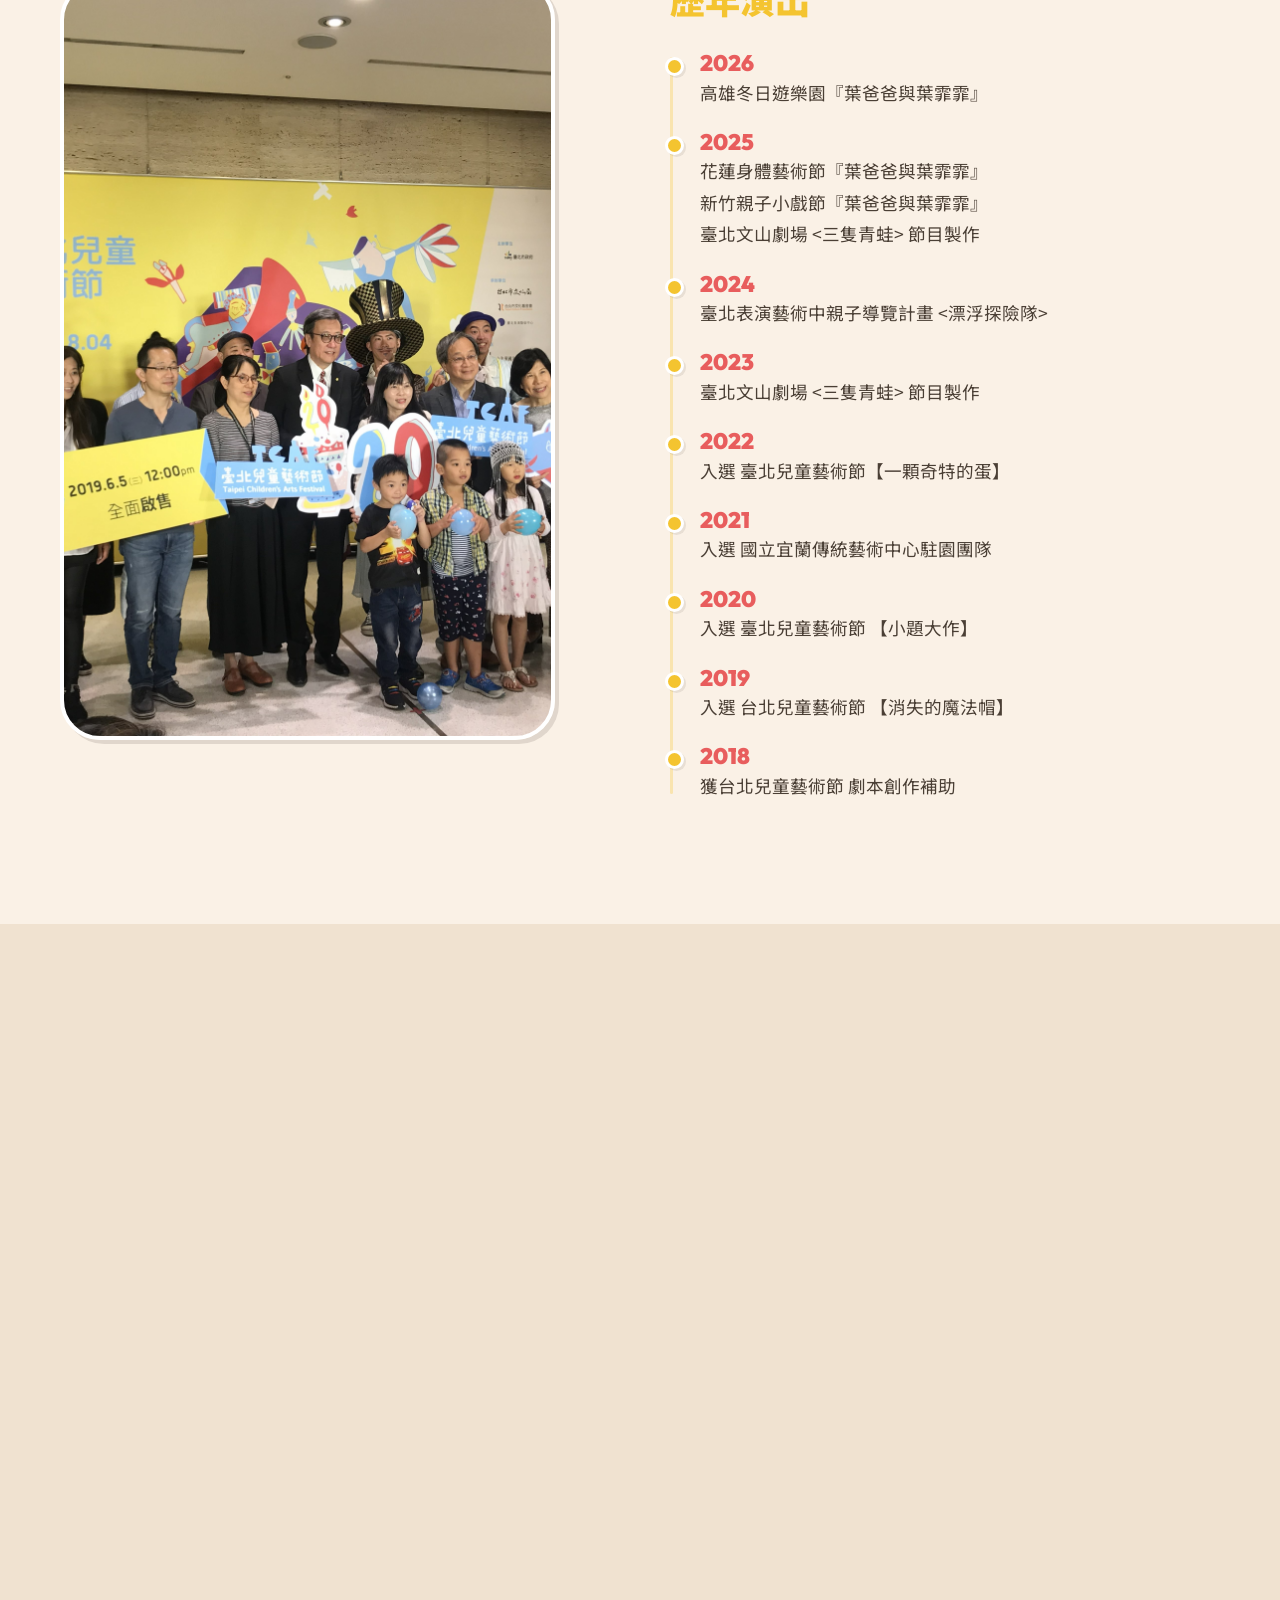
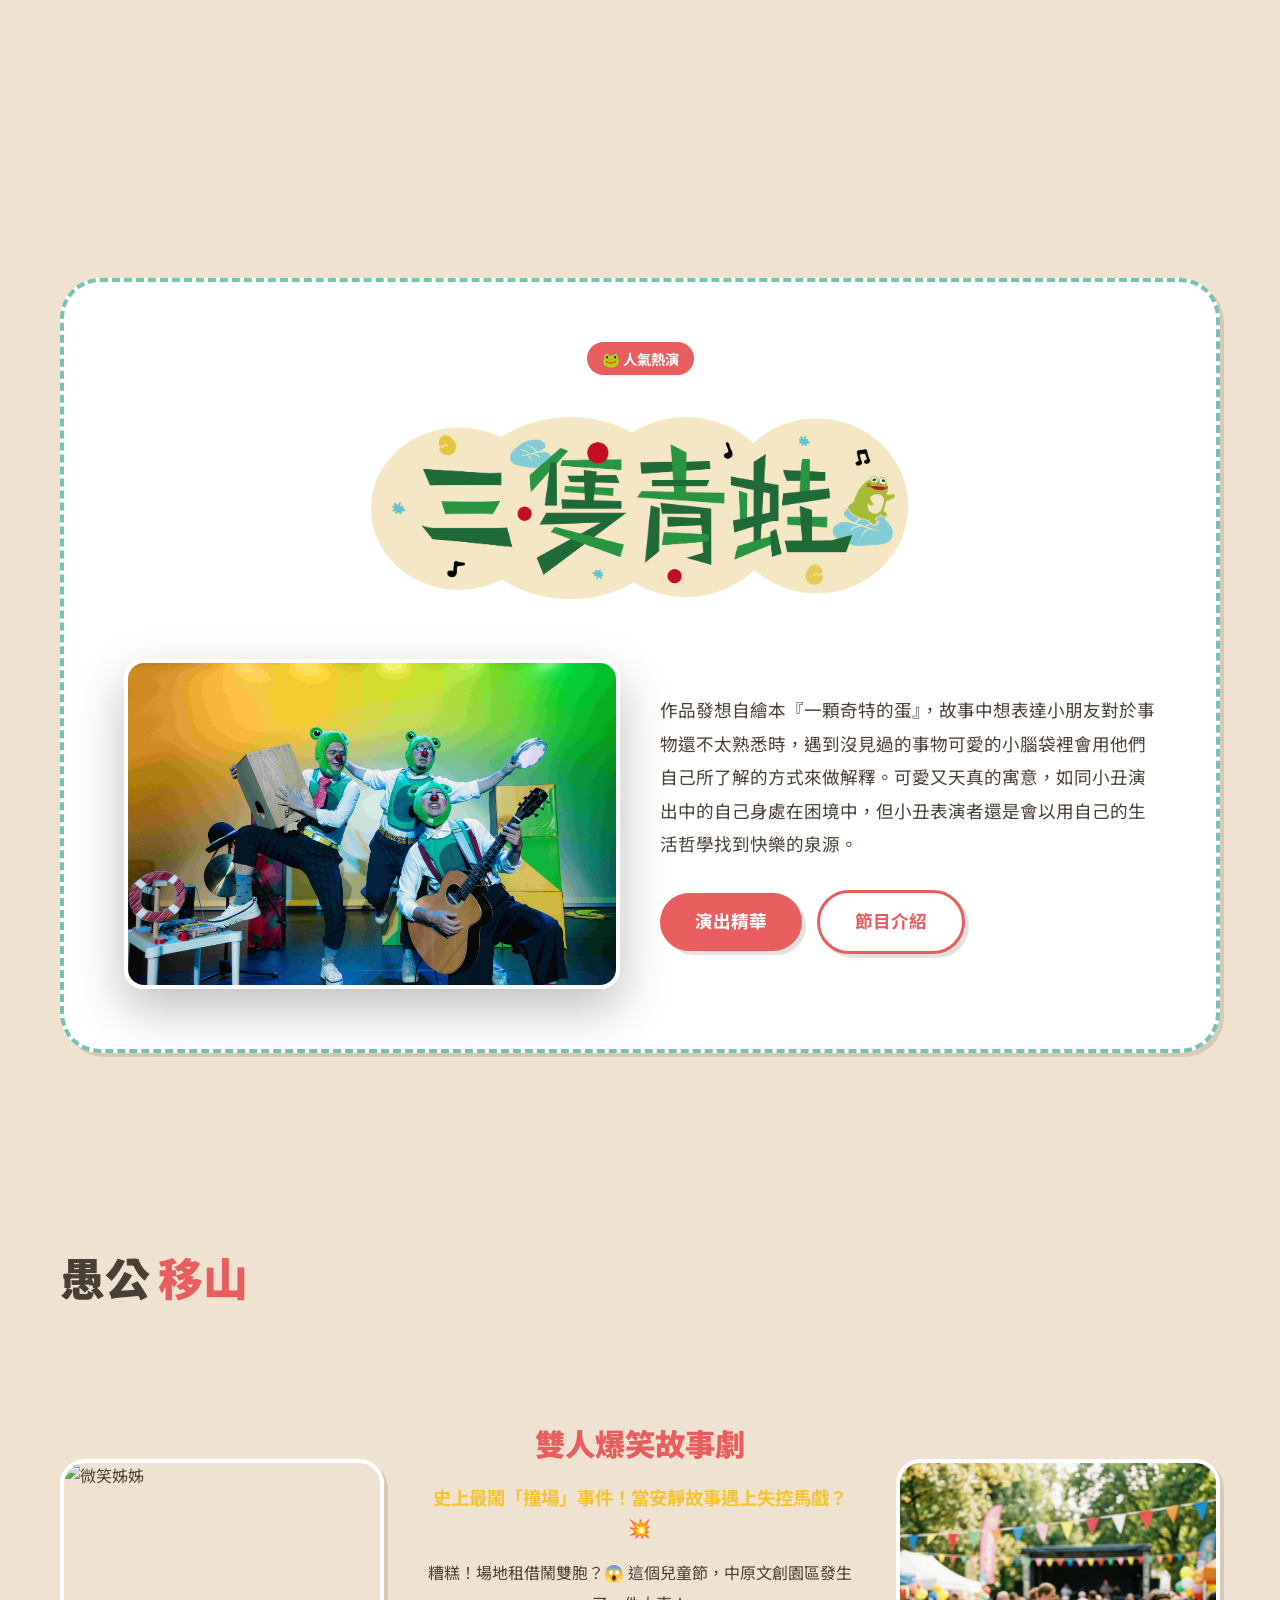
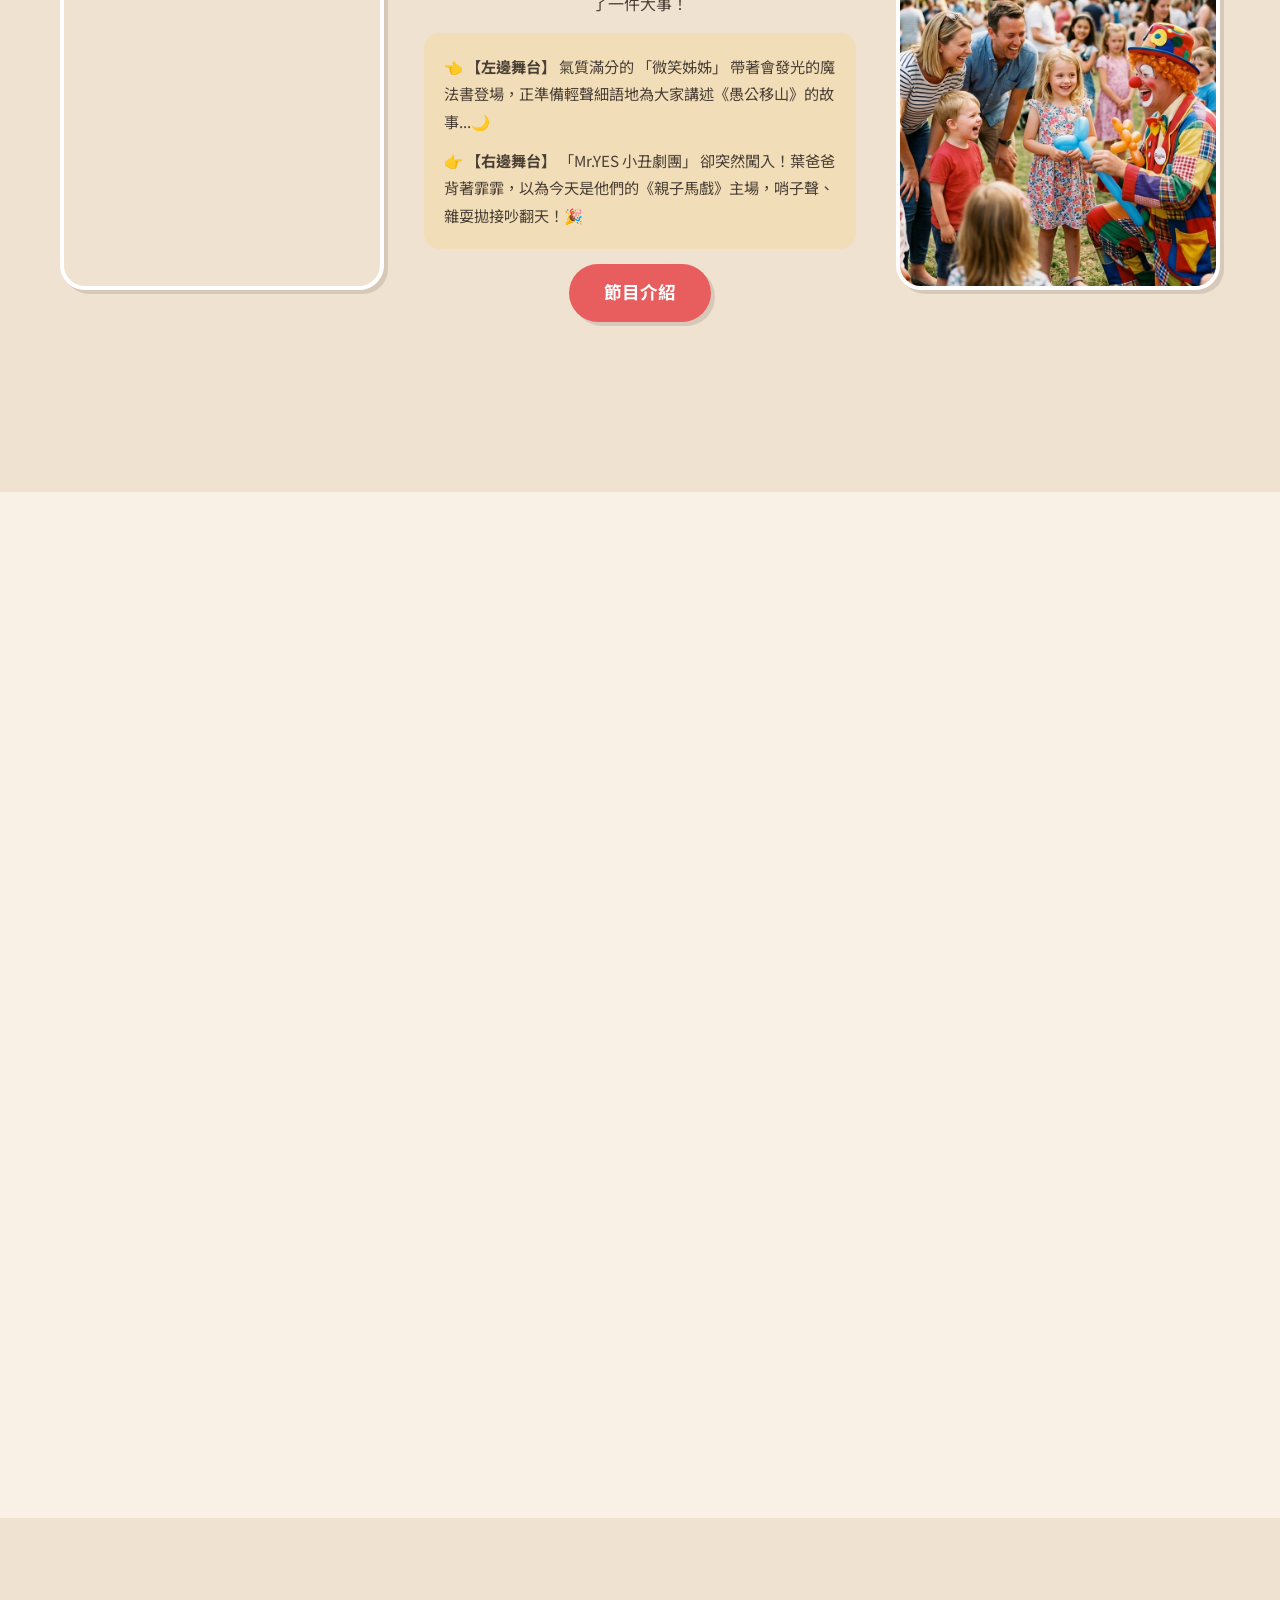
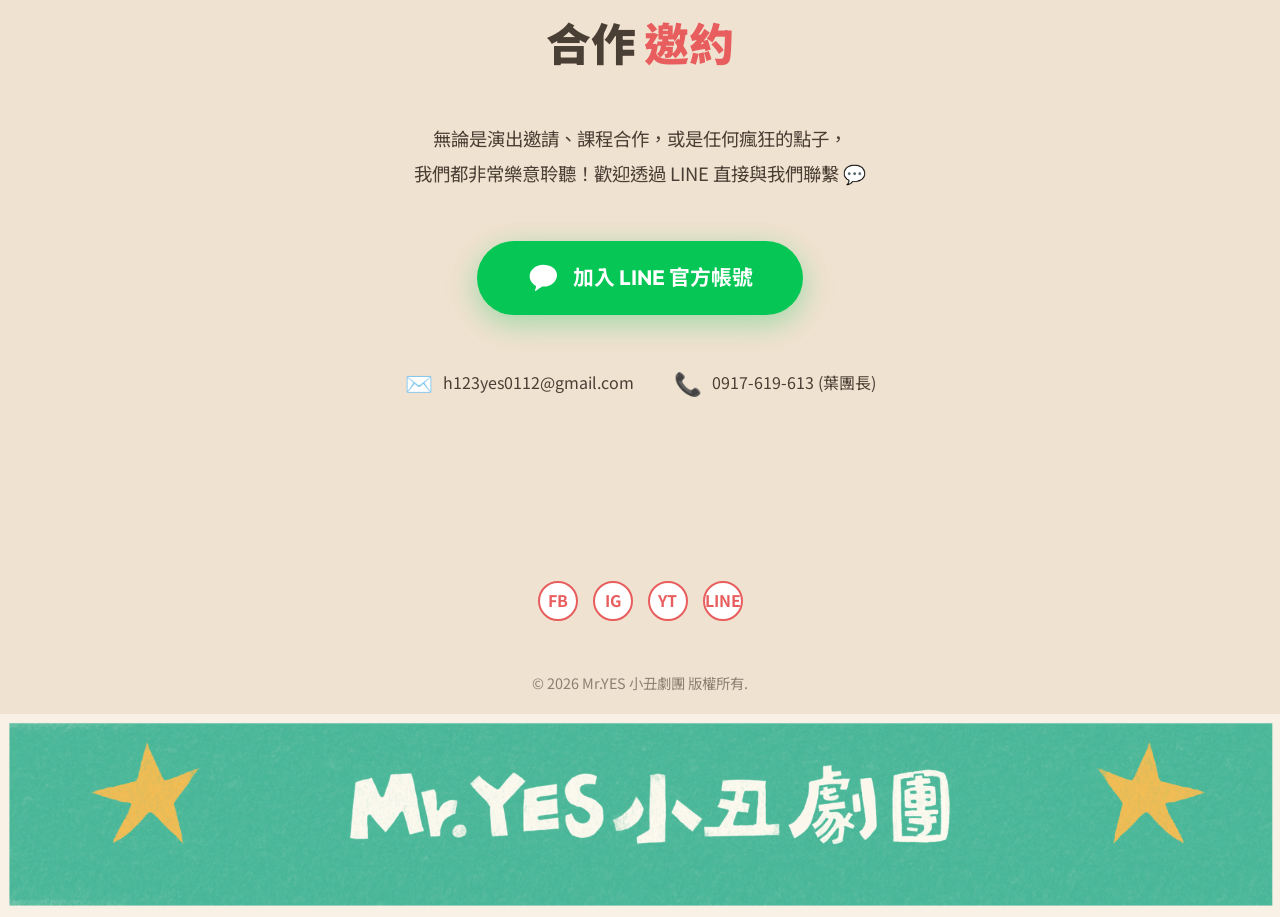
==== commit 815caff8: "Add files via upload" ====
--- a/index.html
+++ b/index.html
@@ -26,9 +26,9 @@
             </div>
             <nav class="nav-links">
                 <a href="#about" class="nav-link">關於我們</a>
-                <a href="#yepapa" class="nav-link">葉爸爸與葉霏霏</a>
-                <a href="#threefrogs" class="nav-link">三隻青蛙</a>
-                <a href="#yugong" class="nav-link">愚公移山</a>
+                <a href="yepapa-details.html" class="nav-link">葉爸爸與葉霏霏</a>
+                <a href="threefrogs-details.html" class="nav-link">三隻青蛙</a>
+                <a href="yugong-details.html" class="nav-link">愚公移山</a>
                 <a href="#performances" class="nav-link">專案演出</a>
                 <a href="#courses" class="nav-link">教學課程</a>
                 <a href="#contact" class="nav-link">合作邀約</a>
@@ -352,7 +352,7 @@
                 <p style="font-size: 1.15rem; color: var(--text-main); margin-bottom: 50px; line-height: 1.9;">無論是演出邀請、課程合作，或是任何瘋狂的點子，<br>我們都非常樂意聆聽！歡迎透過 LINE 直接與我們聯繫 💬</p>
 
                 <!-- LINE 聯繫按鈕（大型，視覺突出） -->
-                <a href="#" class="btn btn-primary" style="
+                <a href="https://line.me/R/ti/p/@oyk9679s" target="_blank" rel="noopener" class="btn btn-primary" style="
                     display: inline-flex;
                     align-items: center;
                     gap: 14px;
@@ -386,10 +386,11 @@
             <div class="social-links" style="margin-bottom: 0;">
                 <a href="https://www.youtube.com/redirect?event=video_description&redir_token=[base64]&q=https%3A%2F%2Fwww.facebook.com%2FMryes2014%2F&v=eFeLFWOhbAI"
                     target="_blank" aria-label="Facebook">FB</a>
-                <a href="https://www.youtube.com/redirect?event=video_description&redir_token=[base64]&q=https%3A%2F%2Fwww.instagram.com%2Fmr.yes2019%2F%3Ffbclid%3DIwAR07N45704gG24rlGtPWuDV6WI01MZ8HssXe8o4bn1iuagrfGvAx8ErL8MY&v=eFeLFWOhbAI"
+                <a href="https://www.youtube.com/redirect?event=video_description&redir_token=[base64]&q=https%3A%2F%2Fwww.instagram.com%2Fmr.yes2019%2F%3Ffbclid%3DIwAR07N45704gG24rlGtPWuDV6WI01MZ8HssXe8o4bn1iuagrfGvAx8ErL8MY&v=eFeLFWOhbAI"
                     target="_blank" aria-label="Instagram">IG</a>
                 <a href="https://l.facebook.com/l.php?u=https%3A%2F%2Fyoutube.com%2Fplaylist%3Flist%3DPLaAywsOGwXCqd4hu7_4pKjKCJ964OownR%26fbclid%3DIwZXh0bgNhZW0CMTAAYnJpZBExNXNvRXpLaFdIQklQTWVqTXNydGMGYXBwX2lkEDIyMjAzOTE3ODgyMDA4OTIAAR5JWB-LaIfRnnTuh_ZO9eMMMCGbNCl4TbJQEEj8Nt9McF3GQZ_W5OGQWn7h1g_aem_pQy2hZvilvUY8tiXKSr2LA&h=AUAtPWzsX8ADn63kVvc8HTKieZ9TqNkpq3gb3lL7Guhx61uSBQMizv2QJSXf4wuz2uMtK-CazAPys4CZyD2nxbTph0ygUBvbJRJV9BqsWPQMwD7aBbga0RThSZ-OJUNk-EF2"
                     target="_blank" aria-label="YouTube">YT</a>
+                <a href="https://line.me/R/ti/p/@oyk9679s" target="_blank" rel="noopener" aria-label="LINE">LINE</a>
             </div>
         </div>
         <div class="footer-bottom">
--- a/css/style.css
+++ b/css/style.css
@@ -166,6 +166,14 @@
     margin-top: 2rem;
 }
 
+/* CTA Button Wrapper */
+.cta-wrapper {
+    display: flex;
+    flex-wrap: wrap;
+    gap: 15px;
+    align-items: center;
+}
+
 /* --- Navbar --- */
 .navbar {
     position: fixed;
@@ -1141,6 +1149,63 @@
 }
 
 /* --- Responsive --- */
+
+/* ===== 平板 (Tablet): 1024px 以下 ===== */
+@media (max-width: 1024px) {
+    .container {
+        padding: 0 24px;
+    }
+
+    .section-padding {
+        padding: 70px 0;
+    }
+
+    .hero-slider-center-wrapper {
+        width: 92%;
+    }
+
+    /* 關於我們、葉爸爸等雙欄 grid 在平板先縮小間距 */
+    .about-grid {
+        gap: 40px;
+    }
+
+    /* 愚公移山三欄改為單欄排列 */
+    .yugong-tricolumn {
+        grid-template-columns: 1fr !important;
+        gap: 20px !important;
+    }
+
+    .yugong-tricolumn > div[style*="aspect-ratio: 3/4"] {
+        aspect-ratio: 16/9 !important;
+        max-height: 320px;
+    }
+
+    /* 服務區塊 */
+    .services-grid {
+        gap: 24px;
+    }
+
+    .service-block {
+        padding: 36px;
+    }
+
+    /* 活動 banner */
+    .event-banner {
+        padding: 40px;
+        gap: 30px;
+    }
+
+    /* 事件標題縮小 */
+    .event-content h2 {
+        font-size: 2.6rem;
+    }
+
+    .section-title {
+        font-size: 2.2rem;
+    }
+}
+
+/* ===== 992px 以下 ===== */
 @media (max-width: 992px) {
 
     .hero-grid,
@@ -1151,8 +1216,17 @@
         grid-template-columns: 1fr;
     }
 
+    .about-grid {
+        grid-template-columns: 1fr;
+        gap: 32px;
+    }
+
+    .about-image-wrapper {
+        height: 360px;
+    }
+
     .event-banner {
-        padding: 40px;
+        padding: 36px;
     }
 
     .contact-info,
@@ -1169,12 +1243,46 @@
     }
 }
 
+/* ===== 手機 (Mobile): 768px 以下 ===== */
 @media (max-width: 768px) {
+
+    html {
+        font-size: 15px;
+    }
+
+    .container {
+        padding: 0 16px;
+    }
+
+    .section-padding {
+        padding: 60px 0;
+    }
+
+    /* --- Navbar --- */
+    .navbar {
+        padding: 12px 0;
+    }
+
+    .navbar .container {
+        padding: 0 16px;
+    }
+
+    /* Logo 圖片縮小 */
+    .brand-logo img {
+        max-height: 80px !important;
+    }
+
+    /* 手機選單按鈕顯示 */
     .mobile-menu-btn {
         display: flex;
         z-index: 1001;
     }
 
+    .mobile-menu-btn span {
+        background: var(--text-main);
+    }
+
+    /* 側滑選單 */
     .nav-links {
         position: fixed;
         top: 0;
@@ -1185,21 +1293,265 @@
         background: var(--dark);
         flex-direction: column;
         justify-content: center;
-        transition: var(--transition);
-        box-shadow: -10px 0 30px rgba(0, 0, 0, 0.5);
+        align-items: center;
+        gap: 20px;
+        transition: right 0.4s cubic-bezier(0.25, 0.8, 0.25, 1);
+        box-shadow: -10px 0 40px rgba(0, 0, 0, 0.15);
+        border-left: 3px dashed var(--secondary);
+        padding: 20px;
+        z-index: 1000;
     }
 
     .nav-links.active {
         right: 0;
     }
 
+    .nav-link {
+        font-size: 1.15rem;
+        width: 100%;
+        text-align: center;
+        padding: 10px 0;
+    }
+
+    /* --- Hero Section --- */
+    .hero {
+        padding-top: 100px;
+        padding-bottom: 30px;
+        min-height: auto;
+        flex-direction: column;
+        justify-content: flex-start;
+        align-items: center;
+        gap: 0;
+    }
+
+    .hero-slider-center-wrapper {
+        width: 96%;
+        border-width: 4px;
+        border-radius: var(--radius-md);
+        position: relative;
+        margin: 0 auto;
+    }
+
+    /* Hero 底部按鈕移出幻燈片外，顯示在下方 */
+    .hero-center-cta {
+        position: static;
+        transform: none;
+        justify-content: center;
+        margin-top: 20px;
+        flex-wrap: wrap;
+        gap: 12px;
+        padding-bottom: 20px;
+    }
+
+    /* 貼紙隱藏，避免擋內容 */
+    .hero-sticker {
+        display: none;
+    }
+
+    /* 跑馬燈文字縮小 */
+    .hero-marquee-content {
+        font-size: 0.9rem;
+    }
+
+    /* --- Section Titles --- */
+    .section-title {
+        font-size: 1.9rem;
+        margin-bottom: 30px;
+    }
+
+    /* --- About Section --- */
+    .about-grid {
+        grid-template-columns: 1fr !important;
+        gap: 28px;
+    }
+
+    .about-image-wrapper {
+        height: 280px;
+        min-height: 260px !important;
+    }
+
+    .about-text p {
+        font-size: 1rem;
+    }
+
+    /* 歷年演出左圖在手機隱藏，節省空間 */
+    .about-grid .about-image-wrapper.reveal-left {
+        display: none;
+    }
+
+    /* --- 葉爸爸 / 三隻青蛙 / 愚公移山 --- */
+    /* 三隻青蛙 event-banner */
+    .event-banner {
+        padding: 24px 16px;
+        border-radius: var(--radius-md);
+        gap: 20px;
+    }
+
+    .event-content h2 {
+        font-size: 2rem;
+    }
+
+    /* 三隻青蛙標題圖片 */
+    .event-banner img[src*="青蛙"] {
+        width: 100% !important;
+    }
+
+    /* 愚公移山三欄 → 單欄 */
+    .yugong-tricolumn {
+        grid-template-columns: 1fr !important;
+        gap: 20px !important;
+        margin: 30px 0 !important;
+    }
+
+    /* 左右照片在手機改為橫向比例 */
+    .yugong-tricolumn > div[style*="aspect-ratio: 3/4"] {
+        aspect-ratio: 16/9 !important;
+        max-height: 240px;
+    }
+
+    /* --- 服務區塊 --- */
     .services-grid {
         grid-template-columns: 1fr;
+        gap: 24px;
+    }
+
+    .service-block {
+        padding: 30px 20px;
+    }
+
+    .service-block h3 {
+        font-size: 1.6rem;
+    }
+
+    /* --- 按鈕 --- */
+    .btn {
+        padding: 12px 24px;
+        font-size: 1rem;
+    }
+
+    .cta-wrapper {
+        gap: 10px;
+    }
+
+    /* --- 聯絡區段 --- */
+    .contact-info,
+    .contact-form-wrapper {
+        padding: 30px 20px;
+    }
+
+    .contact-info h2 {
+        font-size: 2rem;
+    }
+
+    /* --- 頁尾 --- */
+    footer {
+        padding: 50px 0 0;
     }
 
     .footer-content {
         flex-direction: column;
-        gap: 30px;
+        gap: 24px;
+        align-items: center;
+        text-align: center;
+    }
+
+    .social-links {
+        justify-content: center;
+    }
+
+    /* --- 浮動音樂按鈕下移 --- */
+    .music-toggle-btn {
+        bottom: 20px;
+        right: 16px;
+        width: 50px;
+        height: 50px;
+        font-size: 1.2rem;
+    }
+}
+
+/* ===== 小型手機: 480px 以下 ===== */
+@media (max-width: 480px) {
+
+    html {
+        font-size: 14px;
+    }
+
+    .section-padding {
+        padding: 50px 0;
+    }
+
+    /* Logo 再縮小 */
+    .brand-logo img {
+        max-height: 60px !important;
+    }
+
+    /* Hero */
+    .hero {
+        padding-top: 80px;
+    }
+
+    .hero-slider-center-wrapper {
+        width: 100%;
+        border-radius: var(--radius-sm);
+        border-width: 3px;
+    }
+
+    .hero-center-cta {
+        flex-direction: column;
+        align-items: center;
+    }
+
+    .hero-center-cta .btn {
+        width: 80%;
+        text-align: center;
+    }
+
+    /* 標題 */
+    .section-title {
+        font-size: 1.6rem;
+    }
+
+    /* 關於我們 */
+    .about-image-wrapper {
+        height: 220px;
+    }
+
+    /* 三隻青蛙 event-banner */
+    .event-banner {
+        padding: 18px 12px;
+        border-radius: var(--radius-sm);
+    }
+
+    .event-content h2 {
+        font-size: 1.7rem;
+    }
+
+    /* 服務區塊 */
+    .service-block {
+        padding: 24px 16px;
+    }
+
+    .icon-wrapper {
+        font-size: 3rem;
+    }
+
+    /* 聯絡按鈕 (LINE) */
+    a[href="#"].btn-primary[style*="#06C755"] {
+        font-size: 1.1rem !important;
+        padding: 16px 28px !important;
+    }
+
+    /* 聯絡資訊橫向排列改為縱向 */
+    div[style*="justify-content: center"][style*="gap: 40px"] {
+        flex-direction: column !important;
+        gap: 20px !important;
+        align-items: center;
+    }
+
+    /* 頁尾 banner 圖片 */
+    .footer-banner-full img {
+        min-height: 120px;
+        object-fit: cover;
     }
 }
 
